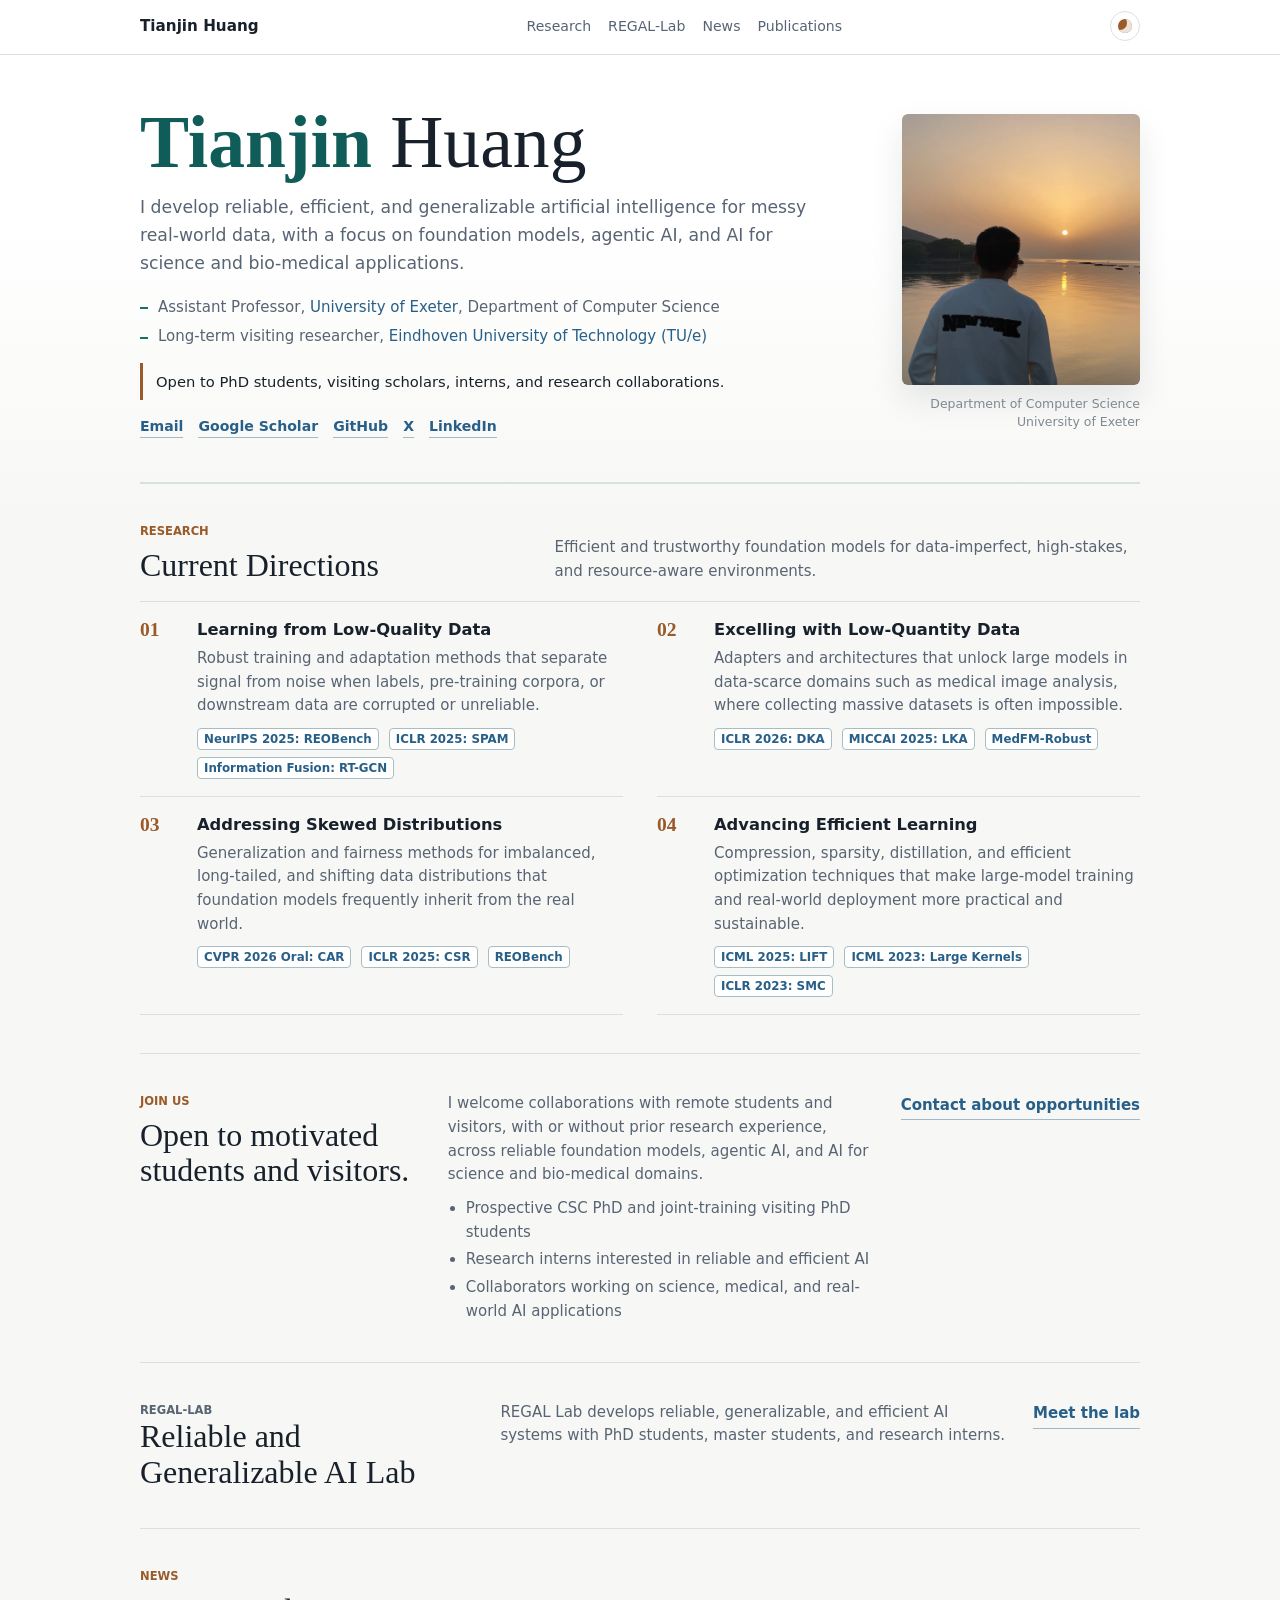
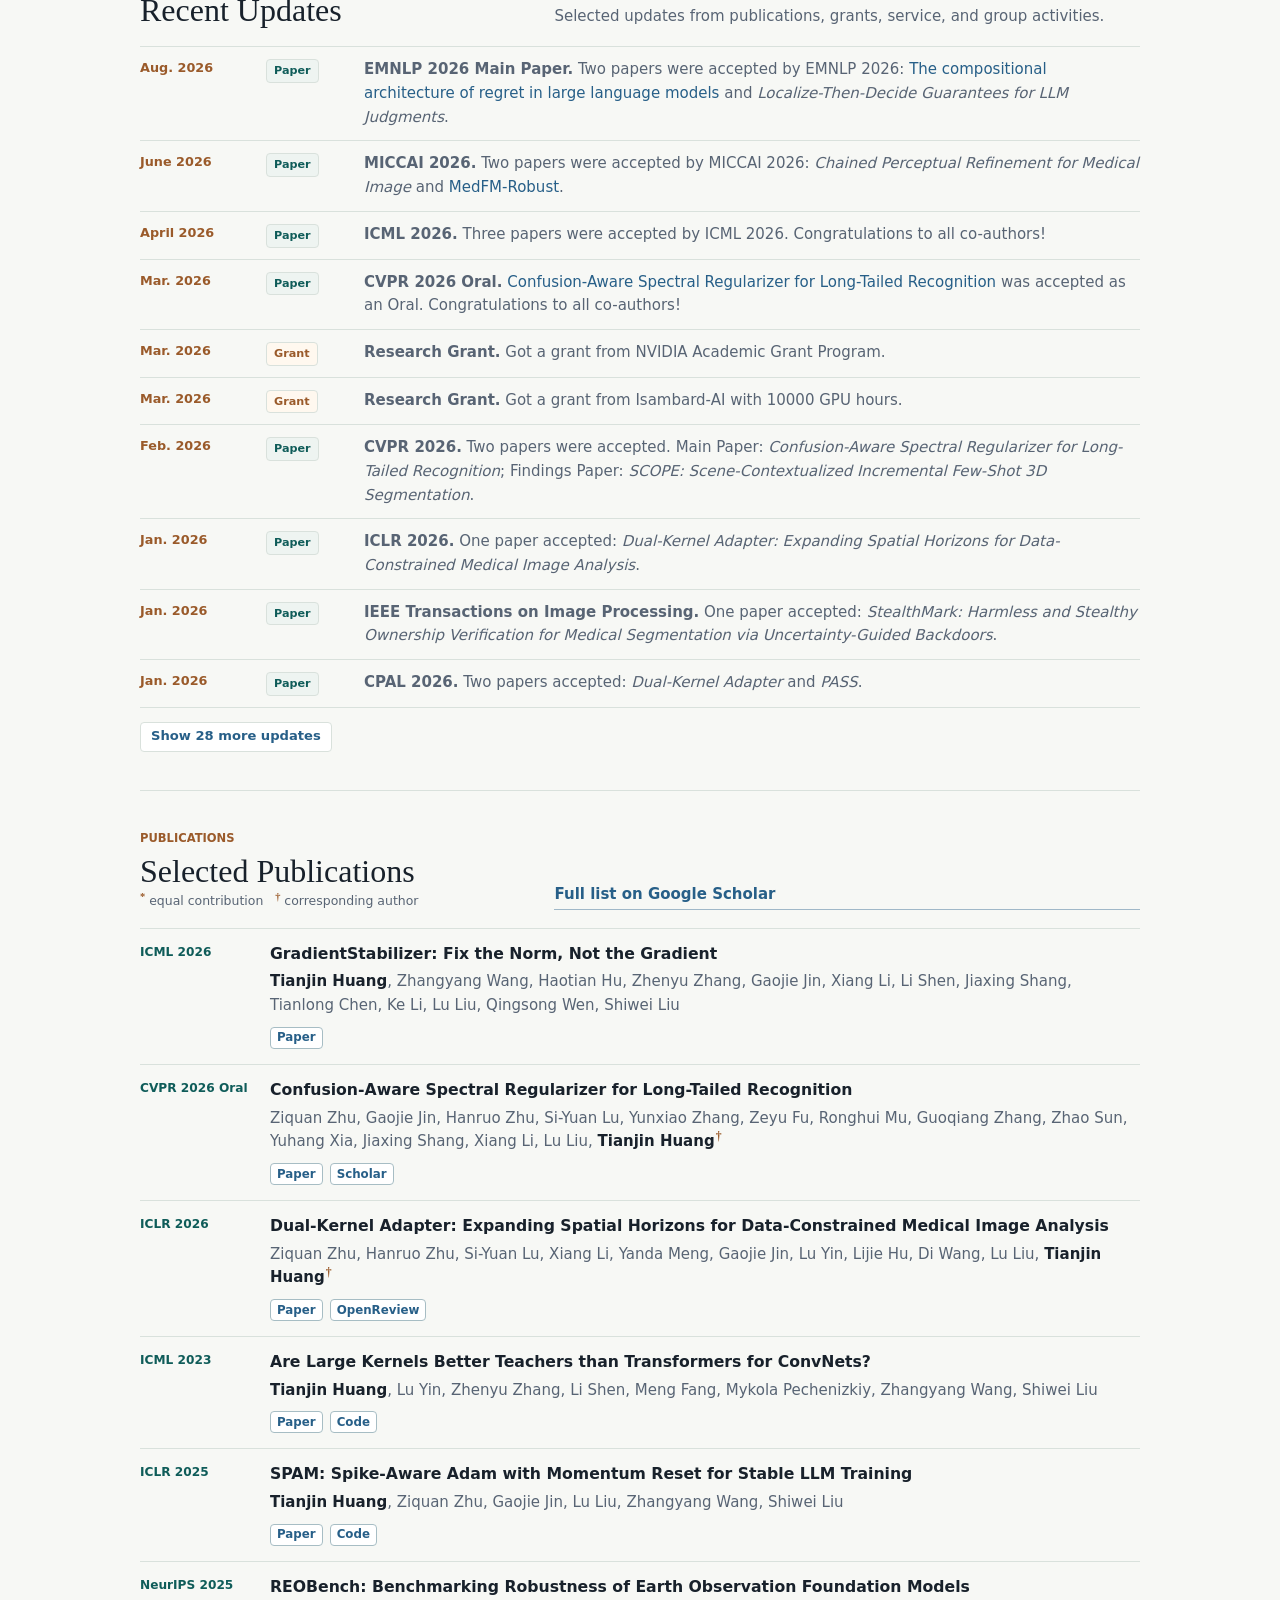
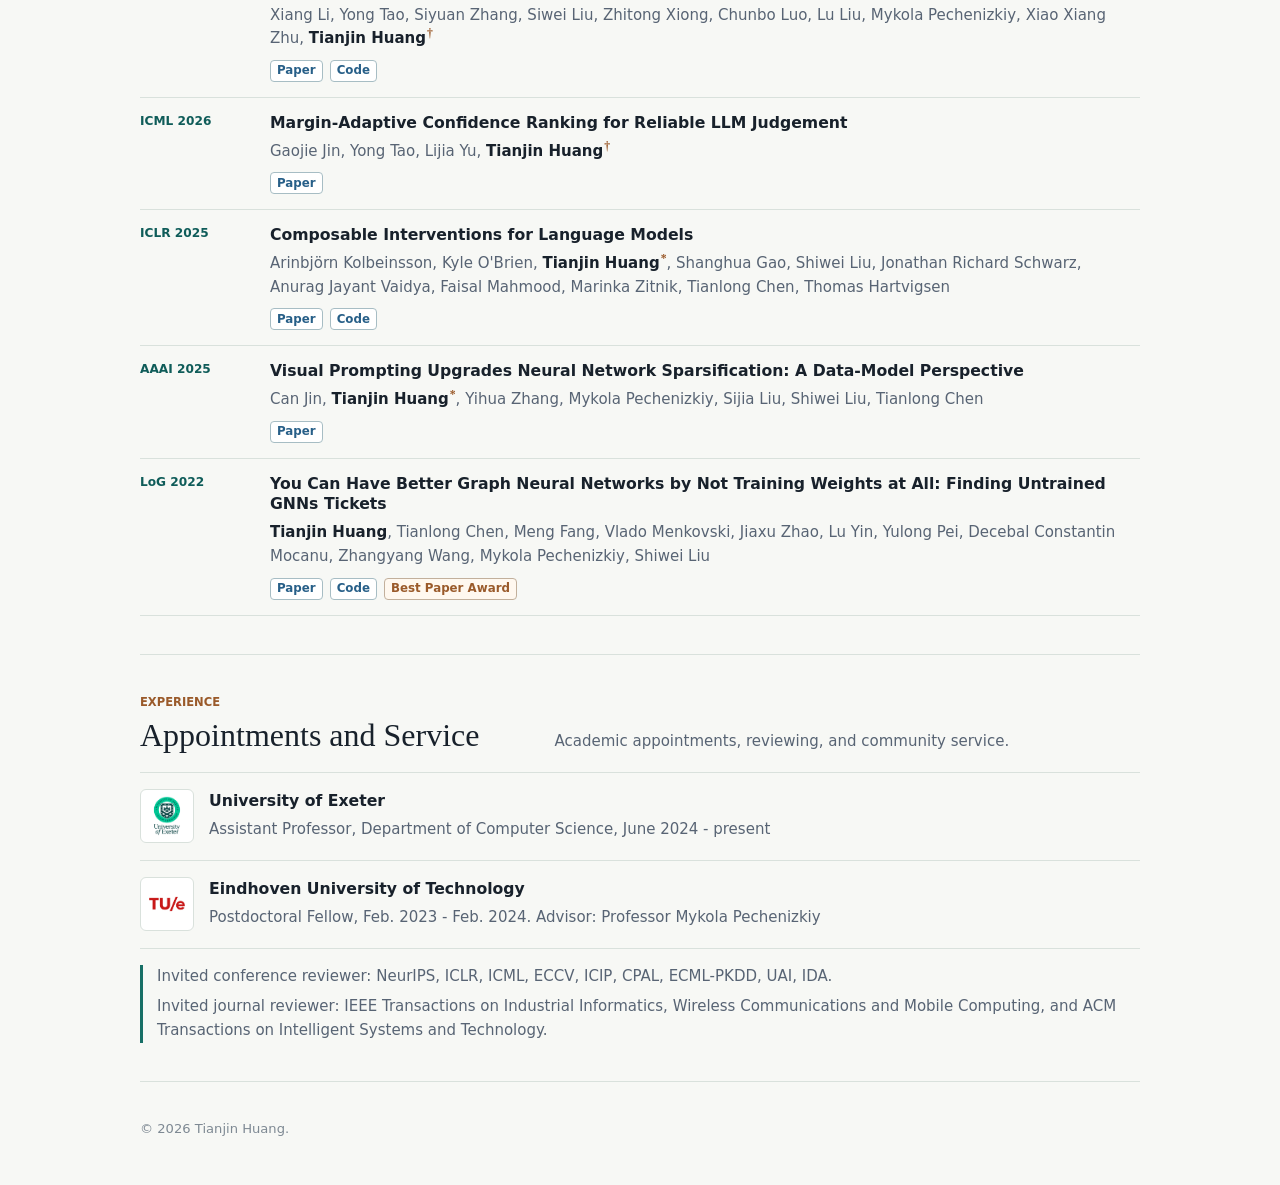
==== index.html @ 51233e07 "Update REGAL-Lab summary and members" ====
<!doctype html>
<html lang="en">
  <head>
    <meta charset="utf-8" />
    <meta name="viewport" content="width=device-width, initial-scale=1" />
    <title>Tianjin Huang</title>
    <meta
      name="description"
      content="Academic homepage of Tianjin Huang, Assistant Professor in Computer Science at the University of Exeter."
    />
    <meta name="author" content="Tianjin Huang" />
    <link rel="stylesheet" href="styles.css" />
  </head>
  <body>
    <header class="site-header">
      <nav class="nav-shell" aria-label="Primary navigation">
        <a class="brand" href="#top">Tianjin Huang</a>
        <div class="nav-links">
          <a href="#research">Research</a>
          <a href="regal-lab.html">REGAL-Lab</a>
          <a href="#news">News</a>
          <a href="#publications">Publications</a>
        </div>
        <button class="theme-toggle" id="theme-toggle" type="button" aria-label="Toggle color theme" title="Toggle color theme">
          <span aria-hidden="true"></span>
        </button>
      </nav>
      <div class="scroll-progress" aria-hidden="true">
        <span id="scroll-progress-bar"></span>
      </div>
    </header>

    <main id="top">
      <section class="hero section-pad">
        <div class="hero-copy">
          <h1><span>Tianjin</span> Huang</h1>
          <p class="hero-lead">
            I develop reliable, efficient, and generalizable artificial intelligence for messy
            real-world data, with a focus on foundation models, agentic AI, and AI for science and
            bio-medical applications.
          </p>
          <ul class="hero-affil" aria-label="Affiliations">
            <li>
              Assistant Professor,
              <a href="https://www.exeter.ac.uk/" target="_blank" rel="noopener noreferrer">University of Exeter</a>,
              Department of Computer Science
            </li>
            <li>
              Long-term visiting researcher,
              <a href="https://www.tue.nl/en/" target="_blank" rel="noopener noreferrer">Eindhoven University of Technology (TU/e)</a>
            </li>
          </ul>
          <p class="hero-flag">
            Open to PhD students, visiting scholars, interns, and research collaborations.
          </p>
          <div class="contact-row" aria-label="Academic profiles">
            <a href="mailto:t.huang2@exeter.ac.uk">Email</a>
            <a href="https://scholar.google.com/citations?user=yFLmPsoAAAAJ&hl=nl" target="_blank" rel="noopener noreferrer">Google Scholar</a>
            <a href="https://github.com/TianjinYellow" target="_blank" rel="noopener noreferrer">GitHub</a>
            <a href="https://x.com/Tianjinhuang1" target="_blank" rel="noopener noreferrer">X</a>
            <a href="https://www.linkedin.com/in/tianjin-huang-a99b811a5/" target="_blank" rel="noopener noreferrer">LinkedIn</a>
          </div>
        </div>
        <figure class="portrait">
          <img src="assets/profile.jpg" alt="Portrait of Tianjin Huang" />
          <figcaption>
            Department of Computer Science<br />
            University of Exeter
          </figcaption>
        </figure>
      </section>

      <section class="research section-pad" id="research">
        <div class="section-head split">
          <div>
            <p class="label">Research</p>
            <h2>Current Directions</h2>
          </div>
          <p>
            Efficient and trustworthy foundation models for data-imperfect, high-stakes, and
            resource-aware environments.
          </p>
        </div>
        <div class="research-list" id="research-list"></div>
      </section>

      <section class="join-band section-pad" id="join">
        <div>
          <p class="label">Join Us</p>
          <h2>Open to motivated students and visitors.</h2>
        </div>
        <div class="join-body">
          <p>
            I welcome collaborations with remote students and visitors, with or without prior
            research experience, across reliable foundation models, agentic AI, and AI for science
            and bio-medical domains.
          </p>
          <ul class="join-list">
            <li>Prospective CSC PhD and joint-training visiting PhD students</li>
            <li>Research interns interested in reliable and efficient AI</li>
            <li>Collaborators working on science, medical, and real-world AI applications</li>
          </ul>
        </div>
        <a class="cta-link" href="mailto:t.huang2@exeter.ac.uk?subject=Prospective%20Student%20%2F%20Visitor">Contact about opportunities</a>
      </section>

      <section class="lab-preview section-pad" id="regal-lab">
        <span class="anchor-alias" id="real-lab" aria-hidden="true"></span>
        <span class="anchor-alias" id="people" aria-hidden="true"></span>
        <div>
          <p class="label">REGAL-Lab</p>
          <h2>Reliable and Generalizable AI Lab</h2>
        </div>
        <p>
          REGAL Lab develops reliable, generalizable, and efficient AI systems with PhD students,
          master students, and research interns.
        </p>
        <a class="cta-link" href="regal-lab.html">Meet the lab</a>
      </section>

      <section class="news section-pad" id="news">
        <div class="section-head split">
          <div>
            <p class="label">News</p>
            <h2>Recent Updates</h2>
          </div>
          <p>Selected updates from publications, grants, service, and group activities.</p>
        </div>
        <div class="news-list timeline" id="news-list"></div>
        <div class="news-actions">
          <button class="news-toggle" id="news-toggle" type="button" aria-controls="news-list" aria-expanded="false" hidden>
            Show all updates
          </button>
        </div>
      </section>

      <section class="publications section-pad" id="publications">
        <div class="section-head split">
          <div>
            <p class="label">Publications</p>
            <h2>Selected Publications</h2>
            <p class="pub-legend"><sup>*</sup> equal contribution &nbsp; <sup>&dagger;</sup> corresponding author</p>
          </div>
          <a class="text-link" href="https://scholar.google.com/citations?user=yFLmPsoAAAAJ&hl=nl" target="_blank" rel="noopener noreferrer">Full list on Google Scholar</a>
        </div>
        <ol class="pub-list bibliography" id="publication-list"></ol>
      </section>

      <section class="experience section-pad" id="experience">
        <div class="section-head split">
          <div>
            <p class="label">Experience</p>
            <h2>Appointments and Service</h2>
          </div>
          <p>Academic appointments, reviewing, and community service.</p>
        </div>
        <div class="experience-grid" id="appointment-list"></div>
        <div class="service-list" id="service-list"></div>
      </section>
    </main>

    <footer class="site-footer">
      <p>&copy; <span id="year">2026</span> Tianjin Huang.</p>
    </footer>

    <script src="script.js"></script>
    <script src="data/homepage-data.js"></script>
    <script src="homepage.js"></script>
  </body>
</html>
---- styles.css ----
:root {
  color-scheme: light;
  --bg: #f7f8f5;
  --surface: #ffffff;
  --surface-subtle: #eef4f1;
  --surface-warm: #fff8ef;
  --text: #18212b;
  --muted: #586474;
  --muted-2: #7e8993;
  --line: #d9e1dc;
  --line-strong: #bfccc6;
  --accent: #176f66;
  --accent-dark: #0f5c59;
  --accent-blue: #275f88;
  --accent-warm: #9a5a2a;
  --shadow: 0 14px 32px rgba(24, 33, 43, 0.1);
  --max-width: 1000px;
}

[data-theme="dark"] {
  color-scheme: dark;
  --bg: #111516;
  --surface: #171c1f;
  --surface-subtle: #1d2929;
  --surface-warm: #2a231c;
  --text: #f1f4f3;
  --muted: #b5bec6;
  --muted-2: #89959d;
  --line: #2e3a3d;
  --line-strong: #455357;
  --accent: #7cc9c4;
  --accent-dark: #9bded9;
  --accent-blue: #9ec7eb;
  --accent-warm: #dda26f;
  --shadow: 0 18px 38px rgba(0, 0, 0, 0.32);
}

* {
  box-sizing: border-box;
}

html {
  scroll-behavior: smooth;
}

body {
  margin: 0;
  background:
    linear-gradient(180deg, var(--surface) 0, var(--surface) 220px, var(--bg) 520px),
    var(--bg);
  color: var(--text);
  font-family:
    Inter, ui-sans-serif, system-ui, -apple-system, BlinkMacSystemFont, "Segoe UI", sans-serif;
  font-size: 15px;
  line-height: 1.58;
  letter-spacing: 0;
}

a {
  color: var(--accent-blue);
  text-decoration: none;
}

a:hover {
  color: var(--accent-dark);
  text-decoration: underline;
  text-underline-offset: 3px;
}

img {
  display: block;
  max-width: 100%;
}

.site-header {
  position: sticky;
  top: 0;
  z-index: 10;
  border-bottom: 1px solid var(--line);
  background: color-mix(in srgb, var(--surface) 94%, transparent);
  backdrop-filter: blur(16px);
}

.nav-shell {
  width: min(var(--max-width), calc(100% - 32px));
  min-height: 52px;
  margin: 0 auto;
  display: flex;
  align-items: center;
  justify-content: space-between;
  gap: 16px;
}

.brand {
  color: var(--text);
  font-size: 0.95rem;
  font-weight: 760;
  white-space: nowrap;
}

.brand:hover {
  color: var(--accent-dark);
  text-decoration: none;
}

.nav-links {
  display: flex;
  justify-content: flex-end;
  gap: 17px;
  font-size: 0.88rem;
}

.nav-links a {
  color: var(--muted);
  white-space: nowrap;
}

.nav-links a:hover,
.nav-links a.active {
  color: var(--accent-dark);
  text-decoration: none;
}

.nav-links a.active {
  font-weight: 760;
}

.theme-toggle {
  width: 30px;
  height: 30px;
  flex: 0 0 30px;
  border: 1px solid var(--line);
  border-radius: 50%;
  background: var(--surface);
  cursor: pointer;
  position: relative;
}

.theme-toggle span {
  position: absolute;
  inset: 7px;
  border-radius: 50%;
  background: var(--accent-warm);
  box-shadow: inset -5px -3px 0 color-mix(in srgb, var(--surface) 82%, transparent);
}

[data-theme="dark"] .theme-toggle span {
  background: var(--accent);
  box-shadow: inset 5px -2px 0 var(--surface);
}

.scroll-progress {
  height: 2px;
}

.scroll-progress span {
  display: block;
  width: 0;
  height: 100%;
  background: linear-gradient(90deg, var(--accent), var(--accent-warm));
}

.section-pad {
  width: min(var(--max-width), calc(100% - 32px));
  margin: 0 auto;
  padding: 38px 0;
}

.label {
  margin: 0 0 7px;
  color: var(--accent-warm);
  font-size: 0.72rem;
  font-weight: 780;
  letter-spacing: 0;
  text-transform: uppercase;
}

.hero {
  min-height: 400px;
  display: grid;
  grid-template-columns: minmax(0, 1fr) 238px;
  gap: 52px;
  align-items: center;
  padding-top: 52px;
  padding-bottom: 44px;
  border-bottom: 1px solid var(--line);
}

.hero-copy {
  min-width: 0;
}

.hero h1,
.lab-hero h1,
.section-head h2,
.join-band h2,
.lab-preview h2,
.lab-opportunities h2 {
  margin: 0;
  color: var(--text);
  font-family: Georgia, "Times New Roman", serif;
  font-weight: 500;
  letter-spacing: 0;
}

.hero h1 {
  max-width: 760px;
  font-size: 4.6rem;
  line-height: 0.96;
}

.hero h1 span {
  color: var(--accent-dark);
  font-weight: 700;
}

.hero-lead {
  max-width: 670px;
  margin: 16px 0 0;
  color: var(--muted);
  font-size: 1.08rem;
  line-height: 1.62;
}

.hero-affil {
  display: grid;
  gap: 6px;
  max-width: 700px;
  margin: 18px 0 0;
  padding: 0;
  color: var(--muted);
  list-style: none;
}

.hero-affil li {
  position: relative;
  padding-left: 18px;
}

.hero-affil li::before {
  content: "";
  position: absolute;
  top: 0.78em;
  left: 0;
  width: 8px;
  border-top: 2px solid var(--accent);
}

.hero-flag {
  max-width: 640px;
  margin: 14px 0 0;
  padding: 7px 0 7px 13px;
  border-left: 3px solid var(--accent-warm);
  color: var(--text);
  font-size: 0.92rem;
}

.contact-row {
  display: flex;
  flex-wrap: wrap;
  gap: 8px 15px;
  margin-top: 15px;
  font-size: 0.88rem;
}

.contact-row a,
.cta-link,
.text-link {
  display: inline-flex;
  min-height: 28px;
  align-items: center;
  border-bottom: 1px solid color-mix(in srgb, var(--accent-blue) 42%, transparent);
  color: var(--accent-blue);
  font-weight: 720;
}

.contact-row a {
  min-height: auto;
}

.portrait {
  margin: 0;
  justify-self: end;
}

.portrait img {
  width: 238px;
  aspect-ratio: 1 / 1.14;
  object-fit: cover;
  object-position: center top;
  border-radius: 6px;
  box-shadow: var(--shadow);
}

.portrait figcaption {
  margin-top: 10px;
  color: var(--muted-2);
  font-size: 0.78rem;
  line-height: 1.45;
  text-align: right;
}

.section-head {
  margin-bottom: 18px;
}

.section-head.split {
  display: grid;
  grid-template-columns: minmax(210px, 0.66fr) minmax(0, 1fr);
  gap: 28px;
  align-items: end;
}

.section-head h2,
.join-band h2,
.lab-preview h2,
.lab-opportunities h2 {
  font-size: 2rem;
  line-height: 1.12;
}

.section-head p:last-child,
.join-body p,
.join-list,
.lab-preview p,
.service-list {
  margin: 0;
  color: var(--muted);
}

.about-body {
  max-width: 780px;
  display: grid;
  gap: 11px;
  color: var(--text);
  font-size: 1rem;
}

.about-body p {
  margin: 0;
}

.about,
.research,
.join-band,
.lab-preview,
.news,
.publications,
.experience,
.lab-focus-section,
.members-section,
.lab-opportunities {
  border-top: 1px solid var(--line);
}

.research-list {
  display: grid;
  grid-template-columns: repeat(2, minmax(0, 1fr));
  gap: 0 34px;
  border-top: 1px solid var(--line);
}

.research-item {
  min-width: 0;
  display: grid;
  grid-template-columns: 44px minmax(0, 1fr);
  gap: 13px;
  padding: 17px 0;
  border-bottom: 1px solid var(--line);
}

.research-num {
  color: var(--accent-warm);
  font-family: Georgia, "Times New Roman", serif;
  font-size: 1.22rem;
  font-weight: 700;
  line-height: 1.1;
}

.research-title,
.publication h3,
.appointment h3,
.member-group-head h3,
.member-card h4 {
  margin: 0;
  color: var(--text);
  line-height: 1.32;
}

.research-title {
  font-size: 1.02rem;
}

.research-text,
.publication p,
.appointment p,
.member-card p {
  margin: 6px 0 0;
  color: var(--muted);
}

.tag-list {
  display: flex;
  flex-wrap: wrap;
  gap: 7px 10px;
  margin-top: 10px;
}

.tag-list a,
.pub-links a,
.pub-links strong {
  display: inline-flex;
  align-items: center;
  min-height: 22px;
  padding: 1px 6px;
  border: 1px solid color-mix(in srgb, var(--accent-blue) 28%, var(--line));
  border-radius: 4px;
  background: var(--surface);
  color: var(--accent-blue);
  font-size: 0.74rem;
  font-weight: 720;
  line-height: 1.25;
}

.tag-list a:hover,
.pub-links a:hover {
  border-color: var(--accent-blue);
  text-decoration: none;
}

.join-band,
.lab-preview,
.lab-opportunities {
  display: grid;
  grid-template-columns: minmax(220px, 0.66fr) minmax(0, 1fr) auto;
  gap: 26px;
  align-items: start;
}

.join-body {
  display: grid;
  gap: 10px;
}

.join-list {
  padding-left: 18px;
}

.join-list li + li {
  margin-top: 4px;
}

.lab-preview {
  position: relative;
}

.anchor-alias {
  position: absolute;
  top: 0;
  left: 0;
  width: 1px;
  height: 1px;
  pointer-events: none;
}

.cta-link {
  justify-self: end;
  white-space: nowrap;
}

.timeline {
  border-top: 1px solid var(--line);
}

.tl-row {
  display: grid;
  grid-template-columns: 108px minmax(0, 1fr);
  gap: 18px;
  padding: 11px 0;
  border-bottom: 1px solid var(--line);
}

.tl-date {
  color: var(--accent-warm);
  font-size: 0.8rem;
  font-weight: 760;
}

.tl-content {
  display: grid;
  grid-template-columns: 86px minmax(0, 1fr);
  gap: 12px;
  align-items: baseline;
}

.tl-content p {
  margin: 0;
  color: var(--muted);
}

.badge-flag {
  display: inline-flex;
  width: max-content;
  min-height: 22px;
  align-items: center;
  padding: 2px 7px;
  border: 1px solid var(--line);
  border-radius: 4px;
  background: var(--surface-subtle);
  color: var(--accent-dark);
  font-size: 0.7rem;
  font-weight: 780;
}

.badge-flag[data-kind="grants"] {
  background: var(--surface-warm);
  color: var(--accent-warm);
}

.badge-flag[data-kind="grant"],
.badge-flag[data-kind="award"] {
  background: var(--surface-warm);
  color: var(--accent-warm);
}

.badge-flag[data-kind="activities"],
.badge-flag[data-kind="service"],
.badge-flag[data-kind="member"],
.badge-flag[data-kind="talk"] {
  background: color-mix(in srgb, var(--accent-blue) 9%, var(--surface));
  color: var(--accent-blue);
}

.badge-flag[data-kind="workshop"],
.badge-flag[data-kind="competition"],
.badge-flag[data-kind="release"] {
  background: color-mix(in srgb, var(--accent) 10%, var(--surface));
  color: var(--accent-dark);
}

.news-actions {
  margin-top: 14px;
}

.news-toggle {
  min-height: 30px;
  padding: 3px 10px;
  border: 1px solid var(--line);
  border-radius: 4px;
  background: var(--surface);
  color: var(--accent-blue);
  cursor: pointer;
  font: inherit;
  font-size: 0.82rem;
  font-weight: 740;
}

.news-toggle:hover {
  border-color: color-mix(in srgb, var(--accent-blue) 42%, var(--line));
  background: color-mix(in srgb, var(--accent-blue) 5%, var(--surface));
}

.pub-list {
  margin: 0;
  padding: 0;
  list-style: none;
  border-top: 1px solid var(--line);
}

.publication {
  display: grid;
  grid-template-columns: 112px minmax(0, 1fr);
  gap: 18px;
  padding: 15px 0;
  border-bottom: 1px solid var(--line);
}

.pub-venue {
  color: var(--accent-dark);
  font-size: 0.76rem;
  font-weight: 780;
  line-height: 1.35;
}

.publication h3 {
  font-size: 0.98rem;
}

.pub-legend {
  margin: 6px 0 0;
  color: var(--muted);
  font-size: 0.78rem;
  line-height: 1.35;
}

.pub-legend sup,
.author-symbol {
  color: var(--accent-warm);
  font-family: Georgia, "Times New Roman", serif;
  font-weight: 700;
}

.pub-authors strong {
  color: var(--text);
  font-weight: 780;
}

.author-symbol {
  margin-left: 1px;
  font-size: 0.78em;
  line-height: 0;
  vertical-align: super;
}

.pub-links {
  display: flex;
  flex-wrap: wrap;
  gap: 7px;
  margin-top: 9px;
  align-items: center;
}

.pub-links strong {
  border-color: color-mix(in srgb, var(--accent-warm) 36%, var(--line));
  background: var(--surface-warm);
  color: var(--accent-warm);
}

.experience-grid {
  display: grid;
  border-top: 1px solid var(--line);
}

.appointment {
  min-height: 88px;
  display: grid;
  grid-template-columns: 54px minmax(0, 1fr);
  gap: 15px;
  align-items: center;
  padding: 14px 0;
  border-bottom: 1px solid var(--line);
}

.appointment img {
  width: 54px;
  height: 54px;
  object-fit: contain;
  border: 1px solid var(--line);
  border-radius: 6px;
  background: var(--surface);
  padding: 5px;
}

.appointment h3 {
  font-size: 0.98rem;
}

.service-list {
  margin-top: 16px;
  padding-left: 14px;
  border-left: 3px solid var(--accent);
}

.service-list p {
  margin: 0 0 7px;
}

.service-list p:last-child {
  margin-bottom: 0;
}

.lab-page .site-header {
  background: color-mix(in srgb, var(--surface) 95%, transparent);
}

.lab-hero {
  min-height: 0;
  display: grid;
  grid-template-columns: minmax(0, 1fr) 300px;
  gap: 42px;
  align-items: center;
  padding-top: 46px;
  padding-bottom: 40px;
  border-bottom: 1px solid var(--line);
}

.lab-hero h1 {
  max-width: 560px;
  font-size: 4.3rem;
  line-height: 0.96;
}

.lab-subtitle {
  margin: 4px 0 0;
  color: var(--accent-dark);
  font-size: 1.12rem;
  font-weight: 750;
}

.lab-overview-panel {
  padding: 4px 0 0 18px;
  border-left: 3px solid var(--accent);
}

.lab-stat-grid {
  display: grid;
  gap: 0;
}

.lab-stat {
  display: grid;
  grid-template-columns: 62px minmax(0, 1fr);
  gap: 14px;
  align-items: baseline;
  padding: 9px 0;
  border-bottom: 1px solid var(--line);
}

.lab-stat:last-child {
  border-bottom: 0;
  padding-bottom: 0;
}

.lab-stat strong {
  color: var(--accent-dark);
  font-family: Georgia, "Times New Roman", serif;
  font-size: 1.92rem;
  line-height: 1;
}

.lab-stat span {
  color: var(--muted);
  font-size: 0.82rem;
  font-weight: 740;
}

.focus-list {
  display: flex;
  flex-wrap: wrap;
  gap: 7px;
}

.focus-list span {
  padding: 4px 8px;
  border: 1px solid color-mix(in srgb, var(--accent) 24%, var(--line));
  border-radius: 4px;
  background: var(--surface-subtle);
  color: var(--accent-dark);
  font-size: 0.82rem;
  font-weight: 700;
}

.member-controls {
  display: flex;
  flex-wrap: wrap;
  justify-content: flex-end;
  gap: 6px;
}

.member-controls button {
  min-height: 28px;
  padding: 3px 9px;
  border: 1px solid var(--line);
  border-radius: 4px;
  background: var(--surface);
  color: var(--muted);
  cursor: pointer;
  font: inherit;
  font-size: 0.78rem;
  font-weight: 720;
}

.member-controls button:hover,
.member-controls button.active {
  border-color: color-mix(in srgb, var(--accent) 52%, var(--line));
  background: var(--surface-subtle);
  color: var(--accent-dark);
}

.member-directory {
  display: grid;
  gap: 25px;
}

.member-group-block {
  display: grid;
  grid-template-columns: 170px minmax(0, 1fr);
  gap: 18px;
  padding-top: 17px;
  border-top: 1px solid var(--line);
}

.member-group-block:first-child {
  padding-top: 0;
  border-top: 0;
}

.member-group-head {
  display: flex;
  align-items: baseline;
  justify-content: space-between;
  gap: 12px;
}

.member-group-head h3 {
  font-size: 0.98rem;
}

.member-group-head span {
  color: var(--accent-warm);
  font-size: 0.86rem;
  font-weight: 780;
}

.member-list {
  display: grid;
  grid-template-columns: repeat(2, minmax(0, 1fr));
  gap: 8px;
}

.member-card {
  min-height: 66px;
  padding: 9px;
  display: grid;
  grid-template-columns: 34px minmax(0, 1fr) auto;
  gap: 10px;
  align-items: center;
  border: 1px solid var(--line);
  border-radius: 6px;
  background: var(--surface);
  transition:
    border-color 180ms ease,
    box-shadow 180ms ease;
}

.member-card:hover {
  border-color: color-mix(in srgb, var(--accent) 42%, var(--line));
  box-shadow: 0 10px 22px rgba(24, 33, 43, 0.07);
}

.member-avatar {
  width: 34px;
  height: 34px;
  display: grid;
  place-items: center;
  border-radius: 50%;
  background: var(--surface-subtle);
  color: var(--accent-dark);
  font-family: Georgia, "Times New Roman", serif;
  font-size: 0.8rem;
  font-weight: 760;
}

.member-card h4 {
  font-size: 0.92rem;
}

.member-card p {
  font-size: 0.8rem;
  line-height: 1.25;
}

.member-card span {
  max-width: 140px;
  padding: 2px 6px;
  border: 1px solid var(--line);
  border-radius: 4px;
  background: var(--surface-subtle);
  color: var(--accent-dark);
  font-size: 0.68rem;
  font-weight: 700;
  white-space: nowrap;
}

.opportunity-list {
  display: grid;
  gap: 7px;
}

.opportunity-list p {
  margin: 0;
  padding: 7px 0 7px 12px;
  border-left: 3px solid var(--accent);
  color: var(--muted);
}

.site-footer {
  width: min(var(--max-width), calc(100% - 32px));
  margin: 0 auto;
  padding: 24px 0 32px;
  color: var(--muted-2);
  font-size: 0.82rem;
  border-top: 1px solid var(--line);
}

@media (max-width: 900px) {
  .nav-shell {
    min-height: auto;
    padding: 10px 0;
    align-items: flex-start;
  }

  .nav-links {
    order: 3;
    width: 100%;
    justify-content: flex-start;
    overflow-x: auto;
    padding: 5px 0 2px;
  }

  .hero,
  .lab-hero,
  .section-head.split,
  .join-band,
  .lab-preview,
  .lab-opportunities {
    grid-template-columns: 1fr;
  }

  .hero,
  .lab-hero {
    min-height: 0;
    gap: 24px;
  }

  .hero h1,
  .lab-hero h1 {
    font-size: 3.45rem;
  }

  .portrait {
    justify-self: start;
  }

  .portrait figcaption {
    text-align: left;
  }

  .cta-link {
    justify-self: start;
  }

  .lab-overview-panel {
    padding: 0;
    border-left: 0;
  }

  .lab-stat-grid {
    grid-template-columns: repeat(3, minmax(0, 1fr));
    gap: 8px;
  }

  .lab-stat {
    display: block;
    min-height: 74px;
    padding: 10px;
    border: 1px solid var(--line);
    border-radius: 6px;
    background: var(--surface);
  }

  .lab-stat strong {
    display: block;
    font-size: 1.58rem;
  }

  .lab-stat span {
    display: block;
    margin-top: 4px;
  }

  .member-controls {
    justify-content: flex-start;
  }

  .member-group-block {
    grid-template-columns: 1fr;
    gap: 10px;
  }
}

@media (max-width: 720px) {
  .section-pad {
    width: min(100% - 24px, var(--max-width));
    padding: 32px 0;
  }

  .nav-shell {
    width: min(100% - 24px, var(--max-width));
  }

  .hero {
    padding-top: 34px;
  }

  .hero h1,
  .lab-hero h1 {
    font-size: 2.8rem;
  }

  .hero-lead {
    font-size: 0.98rem;
  }

  .section-head h2,
  .join-band h2,
  .lab-preview h2,
  .lab-opportunities h2 {
    font-size: 1.62rem;
  }

  .research-list,
  .member-list {
    grid-template-columns: 1fr;
  }

  .tl-row,
  .tl-content,
  .publication {
    grid-template-columns: 1fr;
    gap: 5px;
  }

  .badge-flag {
    margin-bottom: 2px;
  }

  .appointment {
    grid-template-columns: 48px minmax(0, 1fr);
  }

  .appointment img {
    width: 48px;
    height: 48px;
  }
}

@media (max-width: 430px) {
  .nav-links {
    gap: 14px;
  }

  .hero h1,
  .lab-hero h1 {
    font-size: 2.45rem;
  }

  .lab-stat-grid {
    grid-template-columns: 1fr;
  }
}

@supports not (background: color-mix(in srgb, white, black)) {
  .site-header {
    background: var(--surface);
  }

  .tag-list a,
  .pub-links a,
  .pub-links strong,
  .focus-list span,
  .member-controls button,
  .member-card:hover {
    border-color: var(--line);
  }
}
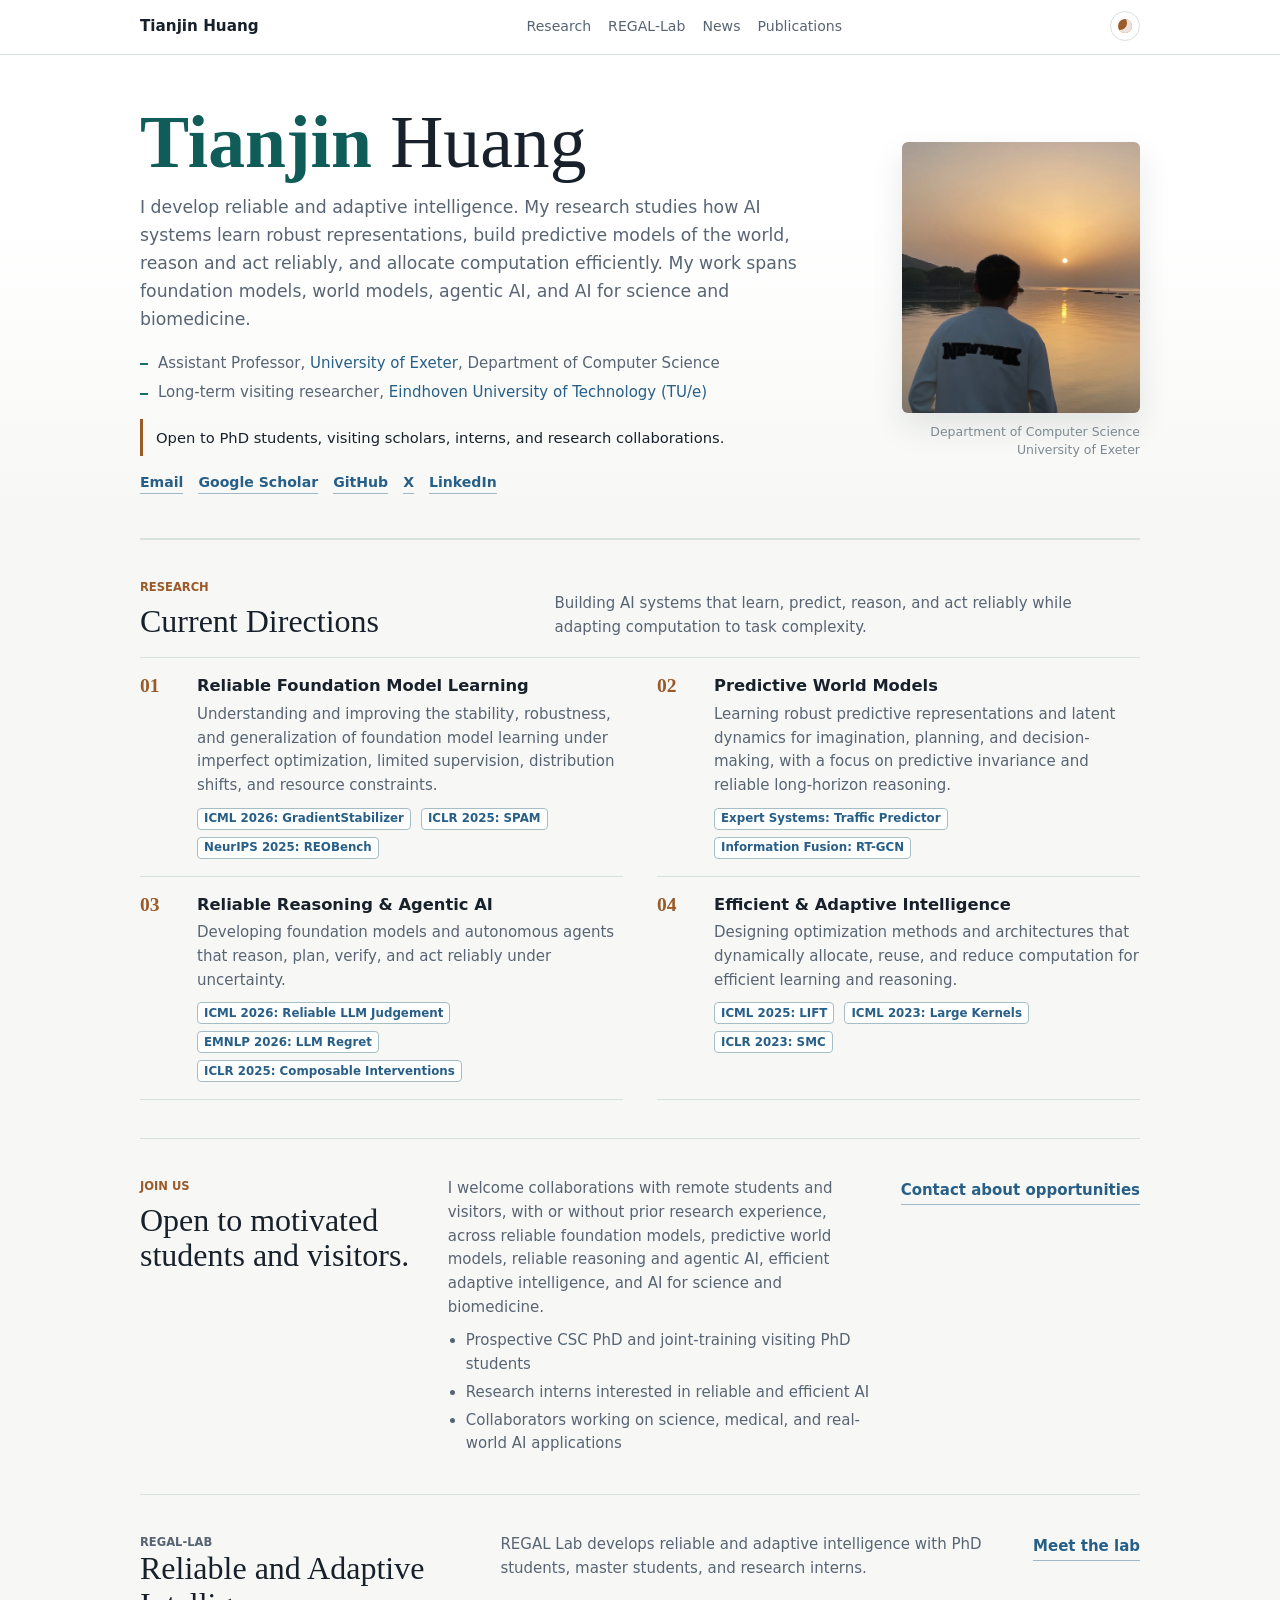
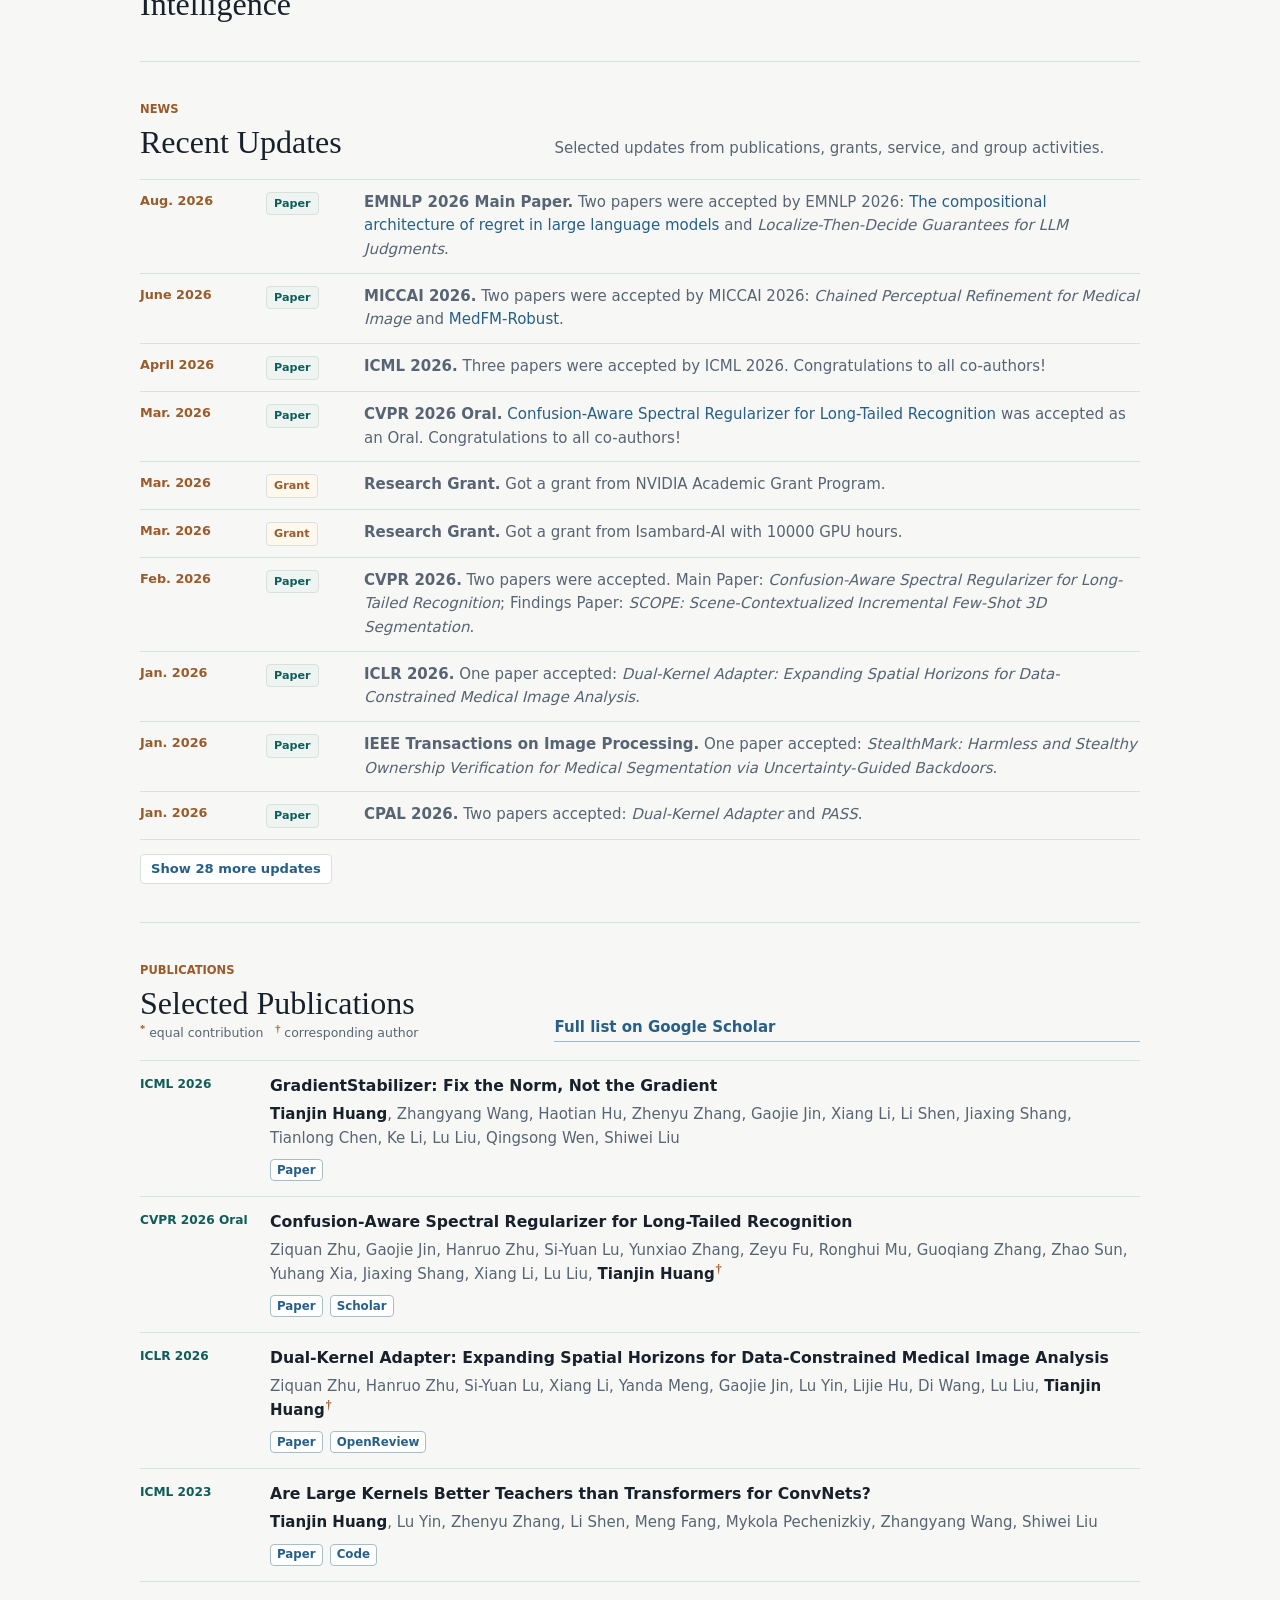
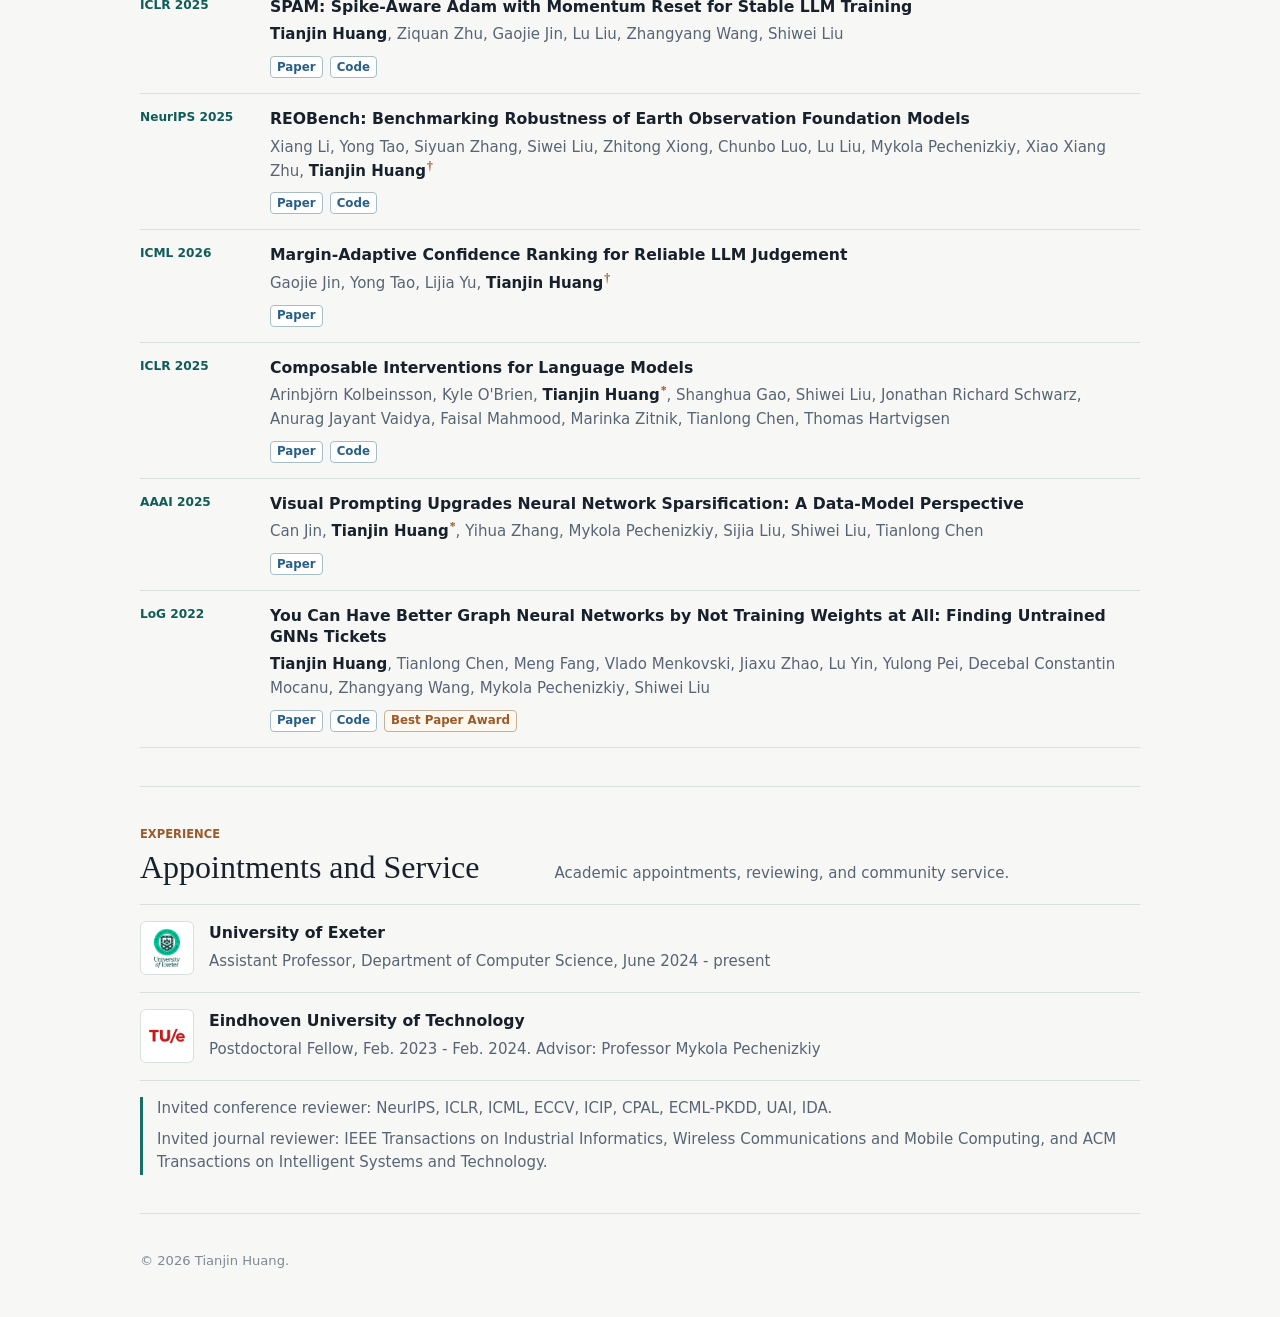
==== commit 5df108ef: "Update research identity" ====
--- a/index.html
+++ b/index.html
@@ -35,9 +35,10 @@
         <div class="hero-copy">
           <h1><span>Tianjin</span> Huang</h1>
           <p class="hero-lead">
-            I develop reliable, efficient, and generalizable artificial intelligence for messy
-            real-world data, with a focus on foundation models, agentic AI, and AI for science and
-            bio-medical applications.
+            I develop reliable and adaptive intelligence. My research studies how AI systems learn
+            robust representations, build predictive models of the world, reason and act reliably,
+            and allocate computation efficiently. My work spans foundation models, world models,
+            agentic AI, and AI for science and biomedicine.
           </p>
           <ul class="hero-affil" aria-label="Affiliations">
             <li>
@@ -77,8 +78,8 @@
             <h2>Current Directions</h2>
           </div>
           <p>
-            Efficient and trustworthy foundation models for data-imperfect, high-stakes, and
-            resource-aware environments.
+            Building AI systems that learn, predict, reason, and act reliably while adapting
+            computation to task complexity.
           </p>
         </div>
         <div class="research-list" id="research-list"></div>
@@ -92,8 +93,9 @@
         <div class="join-body">
           <p>
             I welcome collaborations with remote students and visitors, with or without prior
-            research experience, across reliable foundation models, agentic AI, and AI for science
-            and bio-medical domains.
+            research experience, across reliable foundation models, predictive world models,
+            reliable reasoning and agentic AI, efficient adaptive intelligence, and AI for science
+            and biomedicine.
           </p>
           <ul class="join-list">
             <li>Prospective CSC PhD and joint-training visiting PhD students</li>
@@ -109,11 +111,11 @@
         <span class="anchor-alias" id="people" aria-hidden="true"></span>
         <div>
           <p class="label">REGAL-Lab</p>
-          <h2>Reliable and Generalizable AI Lab</h2>
+          <h2>Reliable and Adaptive Intelligence</h2>
         </div>
         <p>
-          REGAL Lab develops reliable, generalizable, and efficient AI systems with PhD students,
-          master students, and research interns.
+          REGAL Lab develops reliable and adaptive intelligence with PhD students, master students,
+          and research interns.
         </p>
         <a class="cta-link" href="regal-lab.html">Meet the lab</a>
       </section>
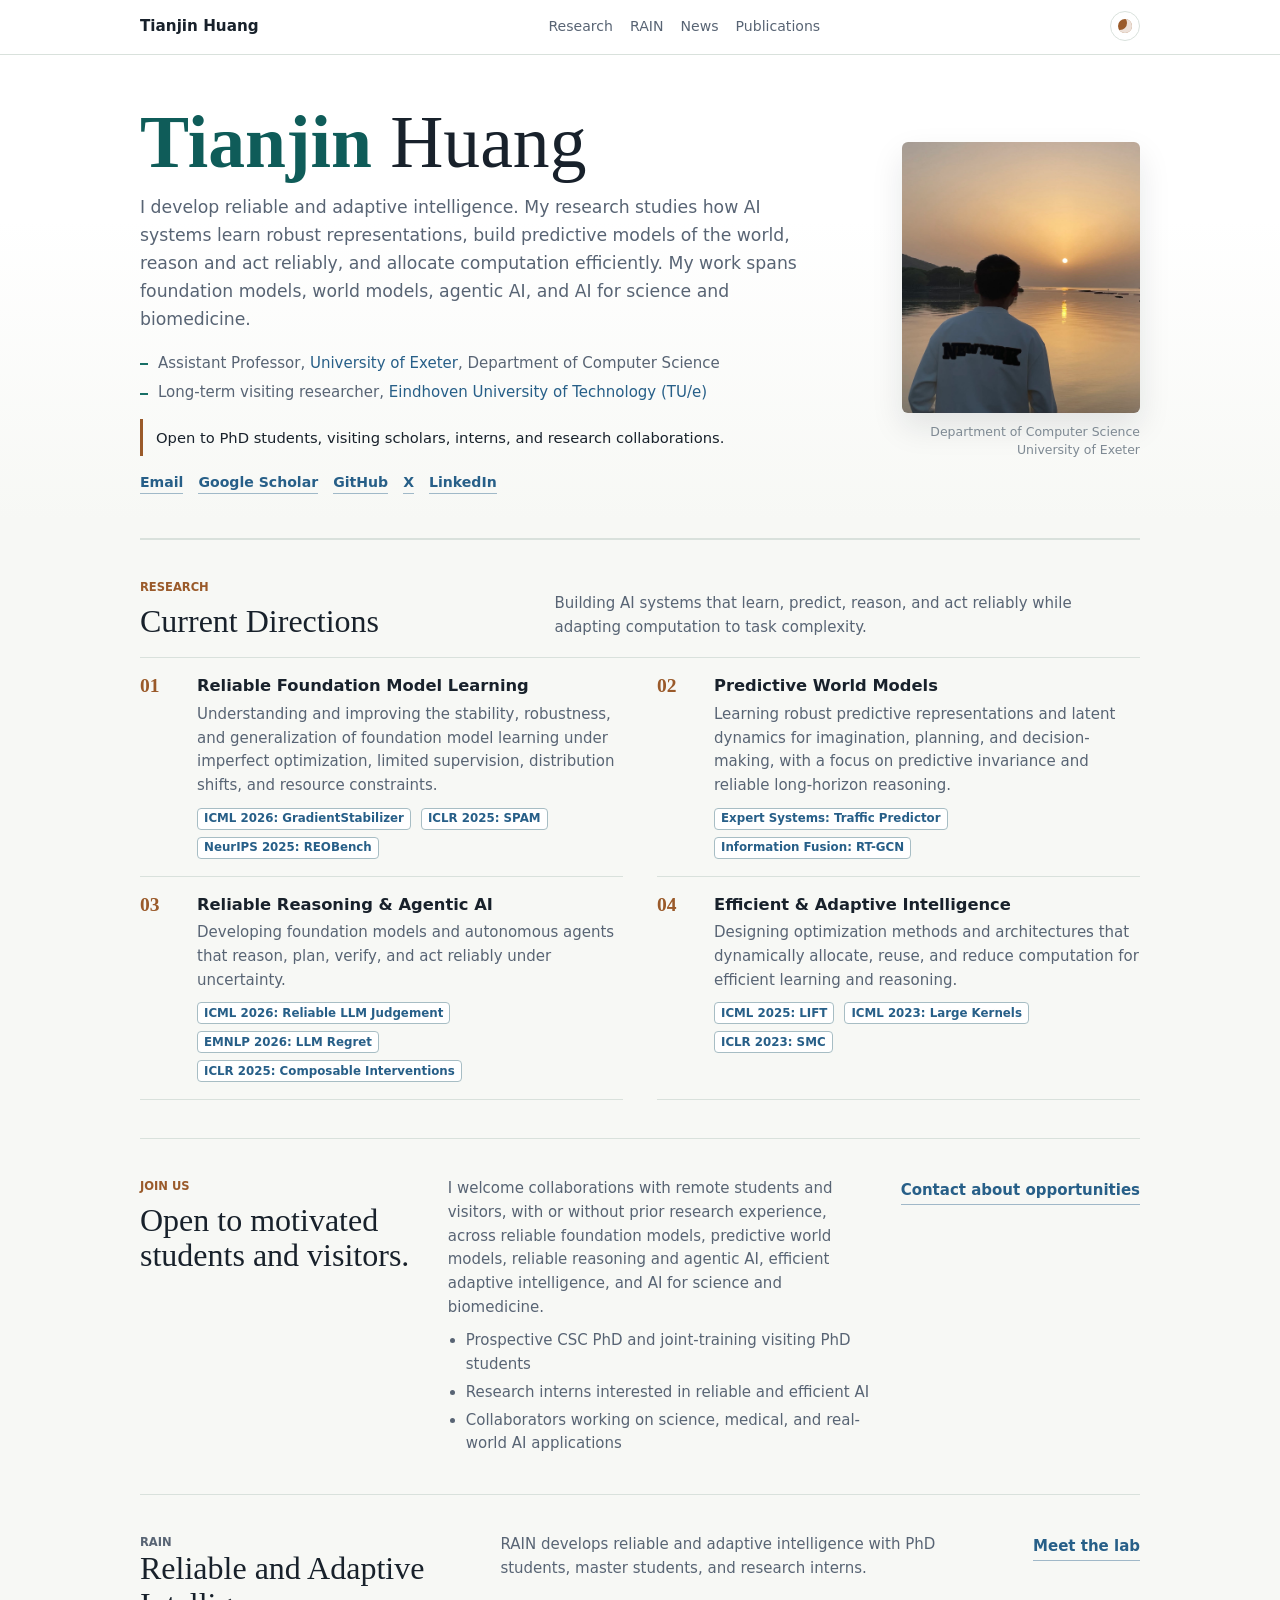
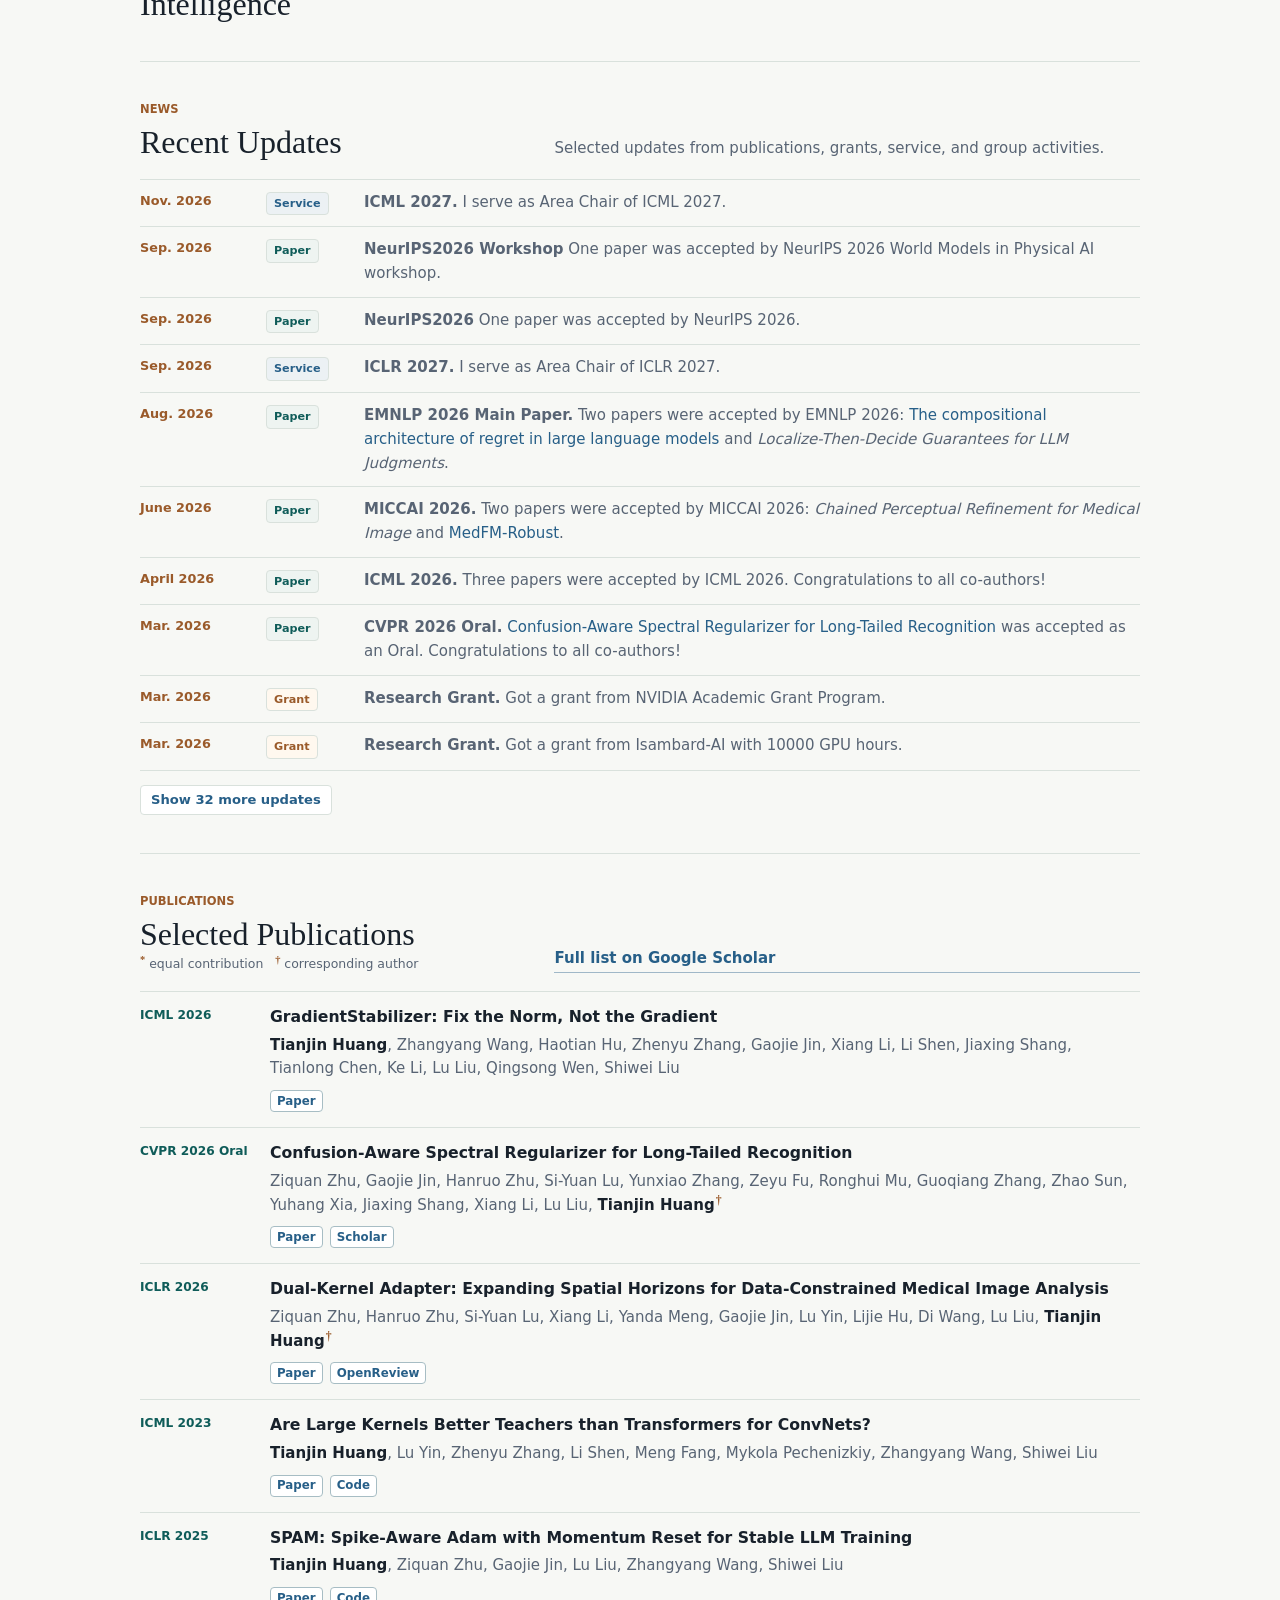
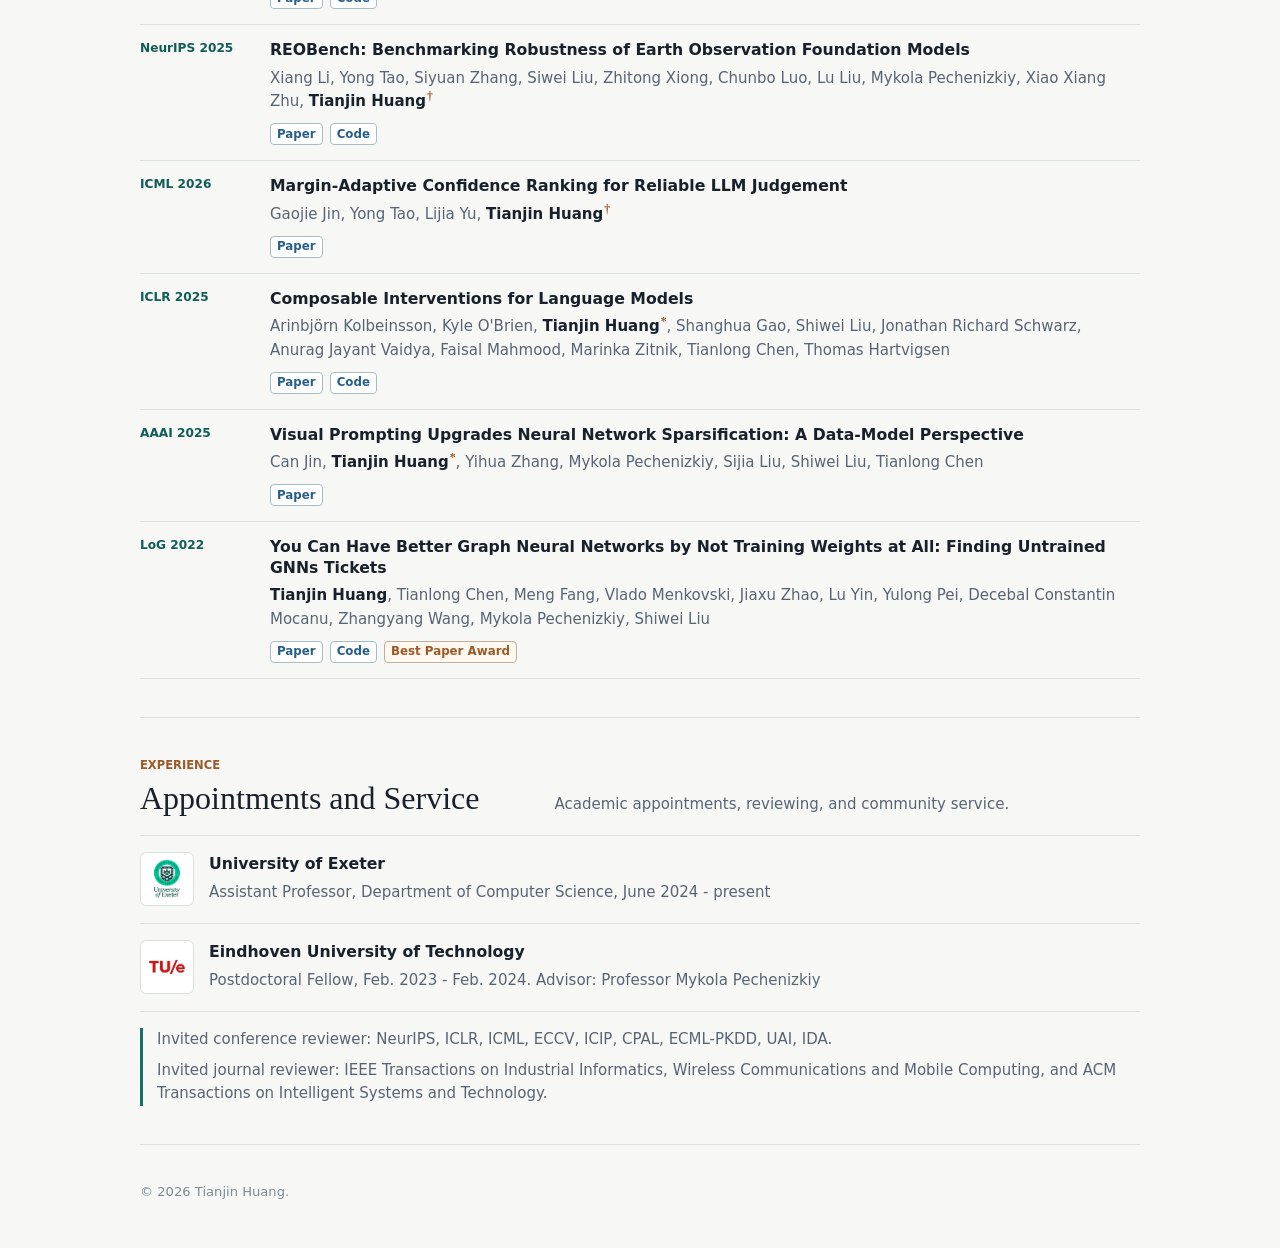
==== commit 4e9d5da9: "Rename lab to RAIN" ====
--- a/index.html
+++ b/index.html
@@ -17,7 +17,7 @@
         <a class="brand" href="#top">Tianjin Huang</a>
         <div class="nav-links">
           <a href="#research">Research</a>
-          <a href="regal-lab.html">REGAL-Lab</a>
+          <a href="regal-lab.html">RAIN</a>
           <a href="#news">News</a>
           <a href="#publications">Publications</a>
         </div>
@@ -110,11 +110,11 @@
         <span class="anchor-alias" id="real-lab" aria-hidden="true"></span>
         <span class="anchor-alias" id="people" aria-hidden="true"></span>
         <div>
-          <p class="label">REGAL-Lab</p>
+          <p class="label">RAIN</p>
           <h2>Reliable and Adaptive Intelligence</h2>
         </div>
         <p>
-          REGAL Lab develops reliable and adaptive intelligence with PhD students, master students,
+          RAIN develops reliable and adaptive intelligence with PhD students, master students,
           and research interns.
         </p>
         <a class="cta-link" href="regal-lab.html">Meet the lab</a>
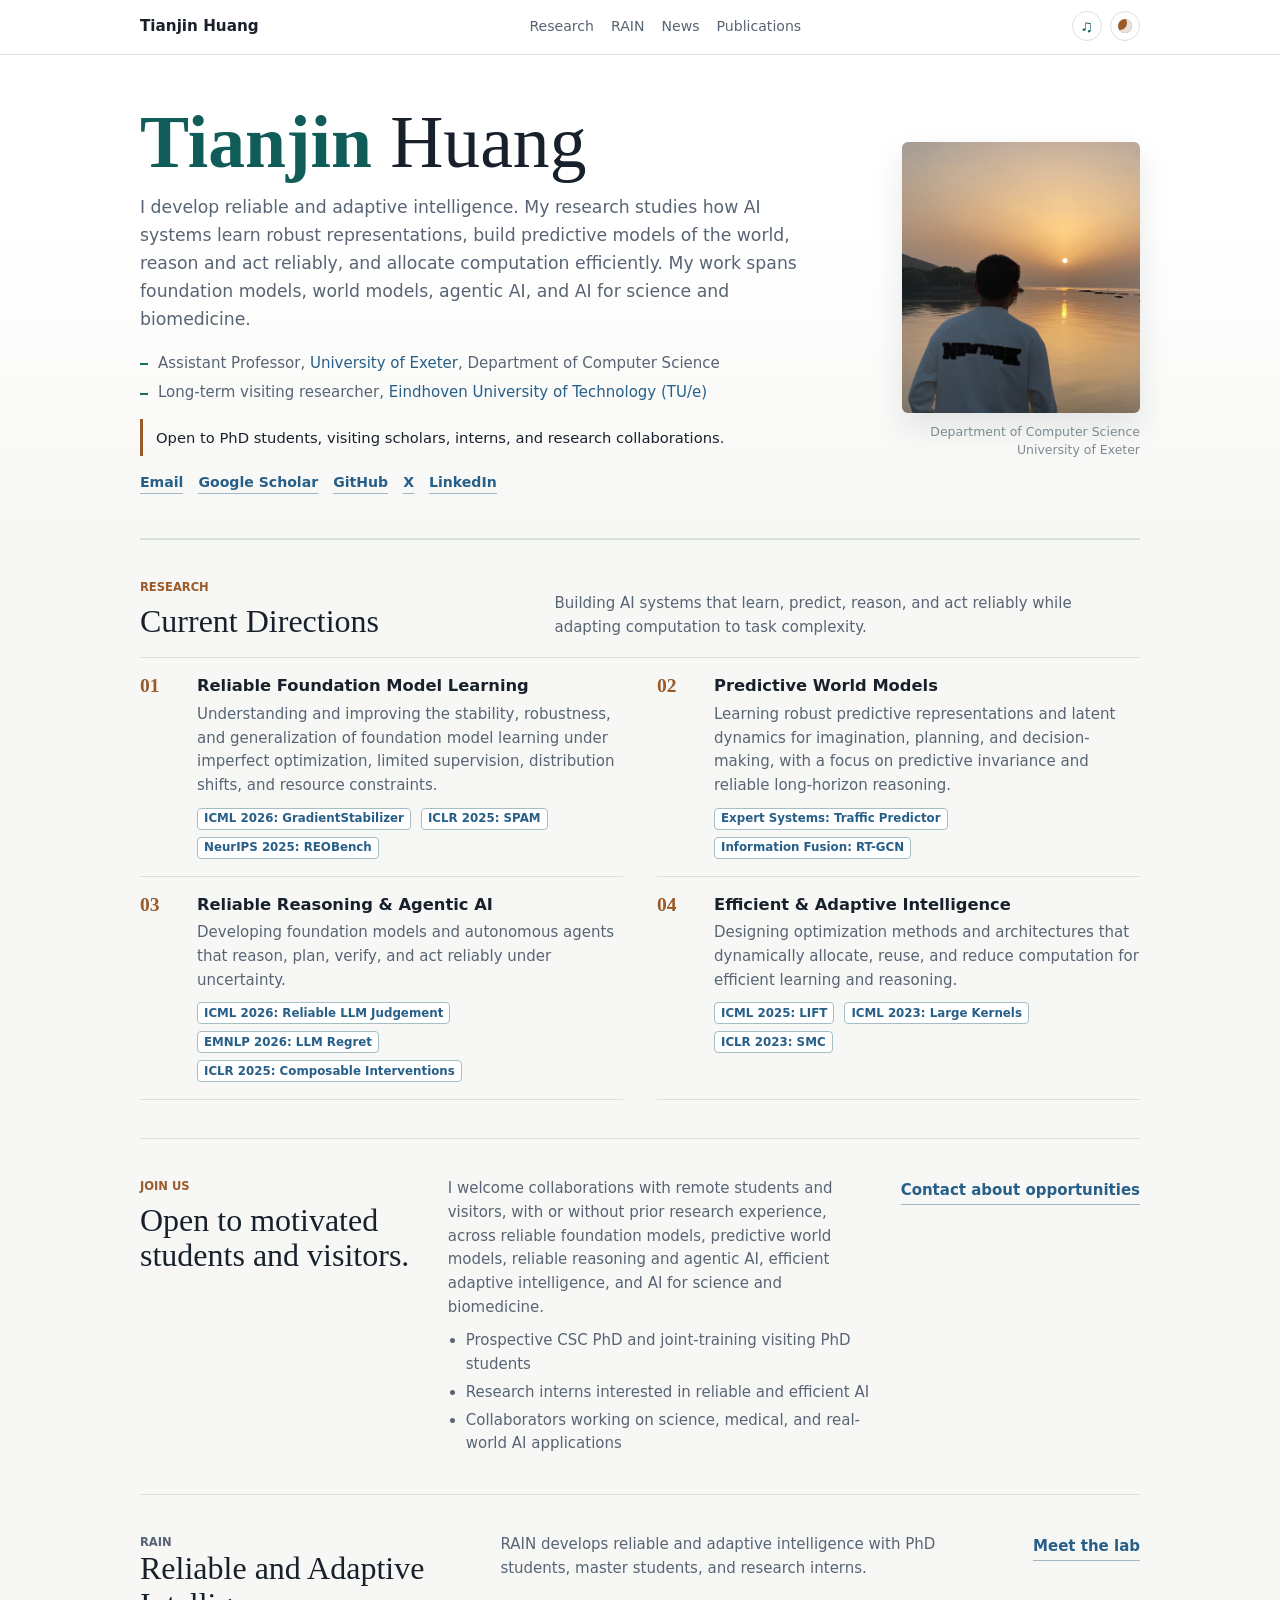
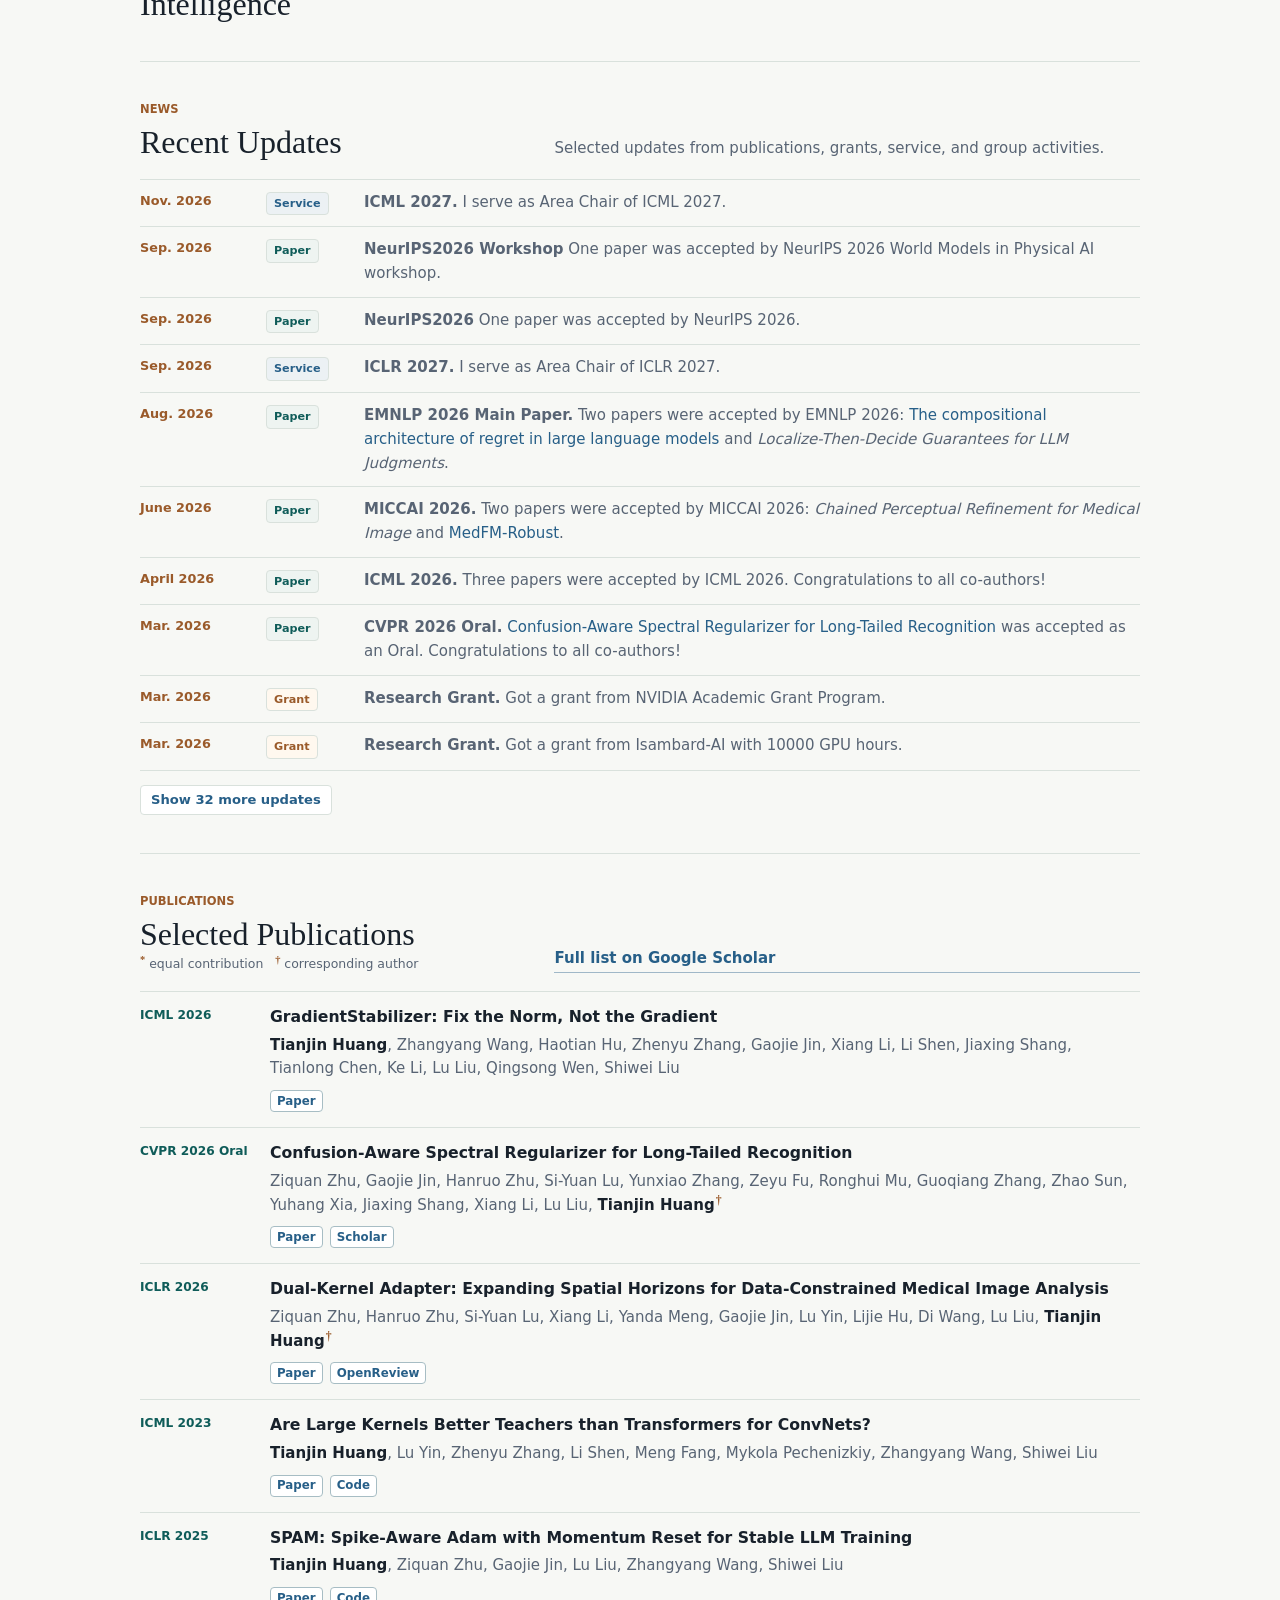
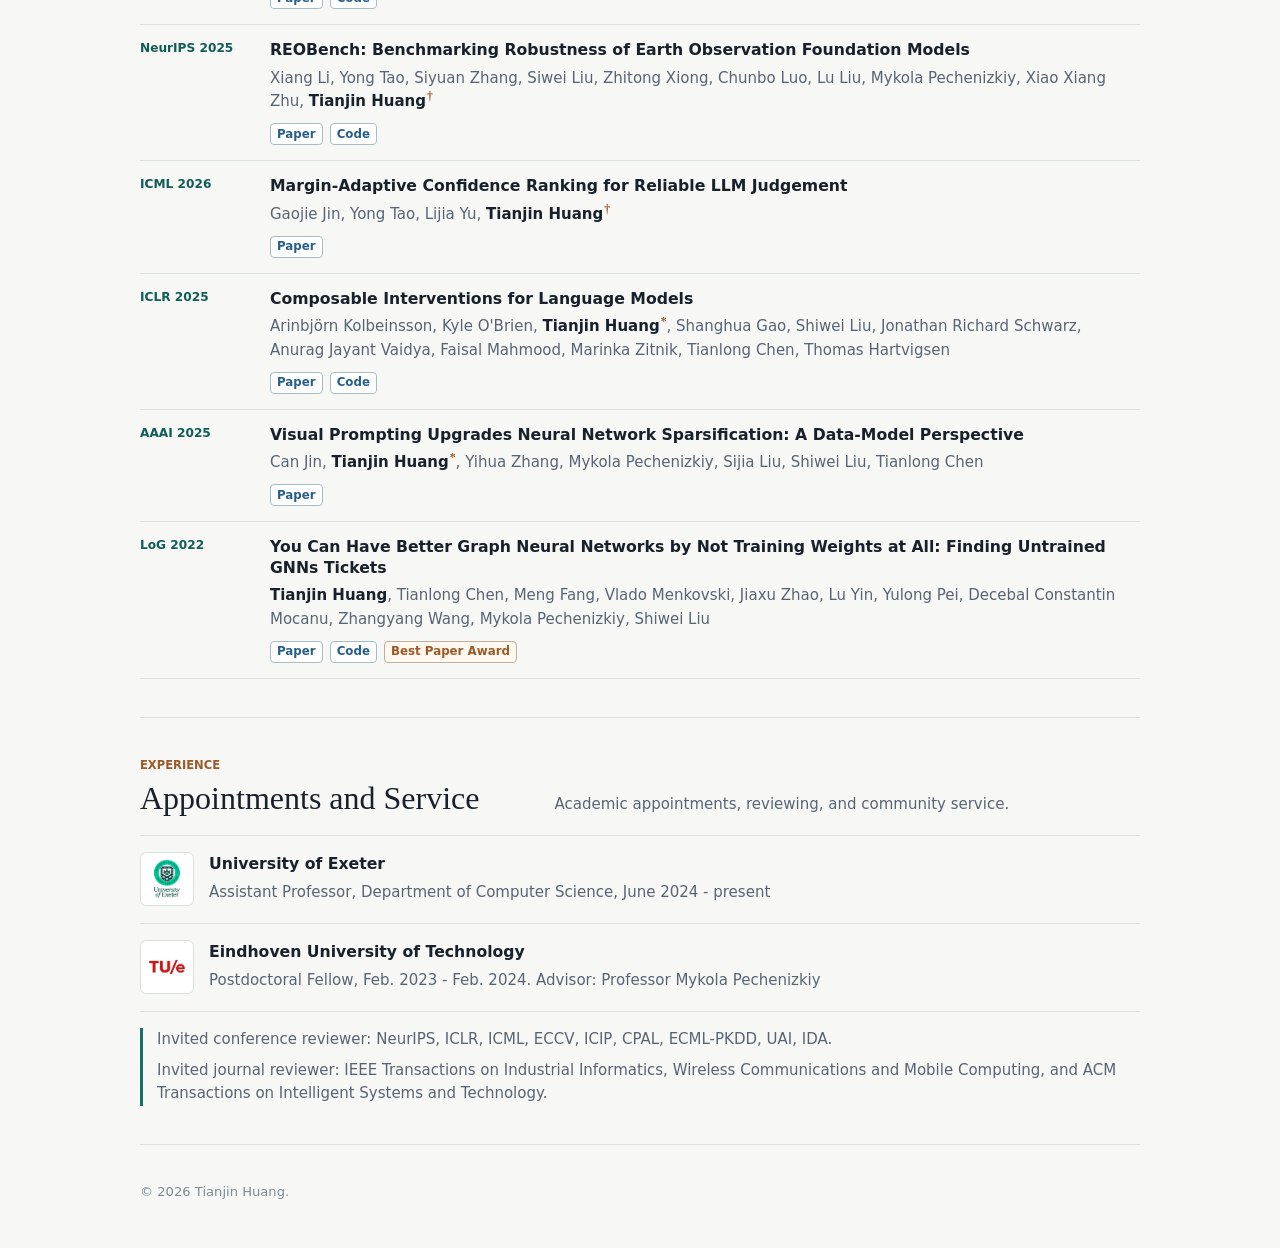
==== commit 28a26779: "Add optional homepage background music" ====
--- a/index.html
+++ b/index.html
@@ -21,9 +21,15 @@
           <a href="#news">News</a>
           <a href="#publications">Publications</a>
         </div>
-        <button class="theme-toggle" id="theme-toggle" type="button" aria-label="Toggle color theme" title="Toggle color theme">
-          <span aria-hidden="true"></span>
-        </button>
+        <div class="nav-actions">
+          <button class="music-toggle" id="music-toggle" type="button" aria-label="Play Kiss the Rain by Yiruma" aria-pressed="false" title="Play Kiss the Rain by Yiruma">
+            <span aria-hidden="true">&#9835;</span>
+          </button>
+          <button class="theme-toggle" id="theme-toggle" type="button" aria-label="Toggle color theme" title="Toggle color theme">
+            <span aria-hidden="true"></span>
+          </button>
+        </div>
+        <audio id="background-music" src="assets/kiss-the-rain.mp3" preload="none" loop></audio>
       </nav>
       <div class="scroll-progress" aria-hidden="true">
         <span id="scroll-progress-bar"></span>
--- a/styles.css
+++ b/styles.css
@@ -125,7 +125,15 @@
   font-weight: 760;
 }
 
-.theme-toggle {
+.nav-actions {
+  display: flex;
+  flex: 0 0 auto;
+  align-items: center;
+  gap: 8px;
+}
+
+.theme-toggle,
+.music-toggle {
   width: 30px;
   height: 30px;
   flex: 0 0 30px;
@@ -134,6 +142,21 @@
   background: var(--surface);
   cursor: pointer;
   position: relative;
+}
+
+.music-toggle {
+  color: var(--accent-dark);
+  font-size: 17px;
+  line-height: 1;
+}
+
+.music-toggle[aria-pressed="true"] {
+  background: var(--surface-subtle);
+}
+
+.music-toggle:focus-visible {
+  outline: 2px solid var(--accent);
+  outline-offset: 2px;
 }
 
 .theme-toggle span {
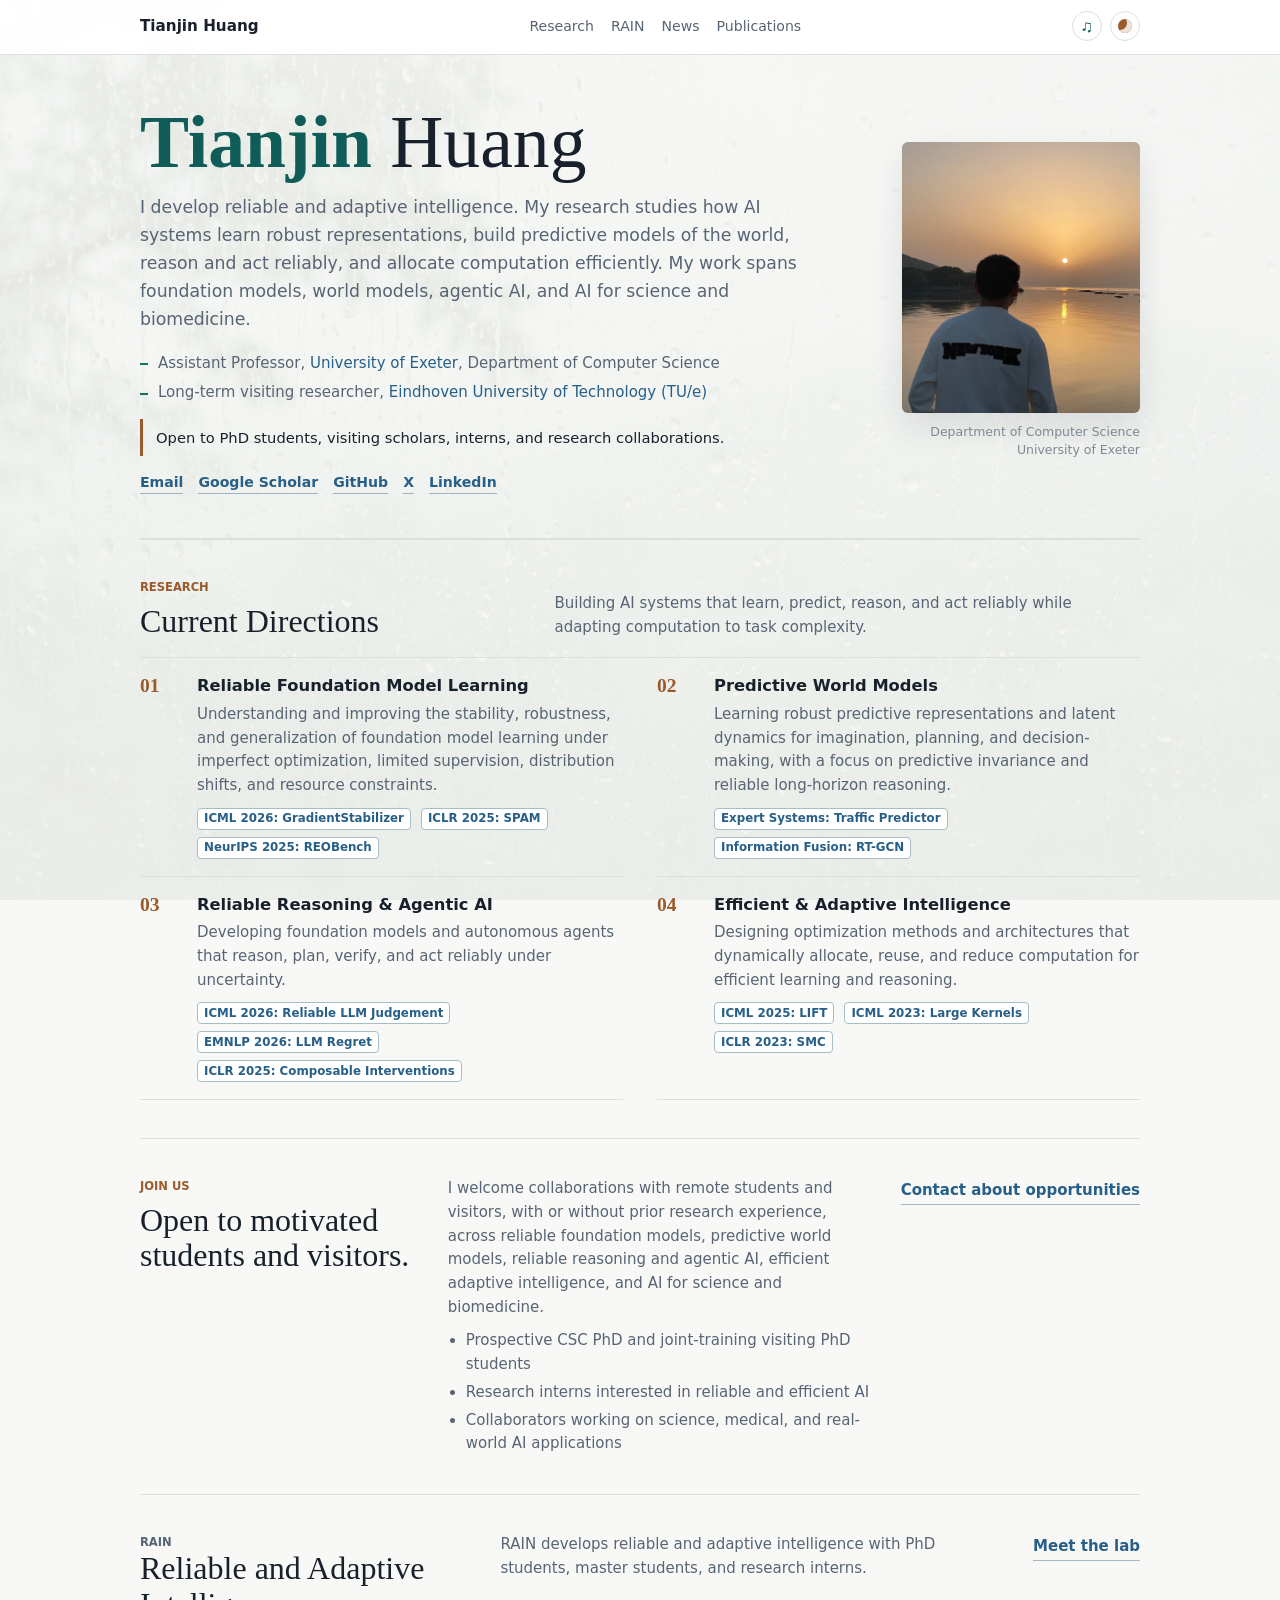
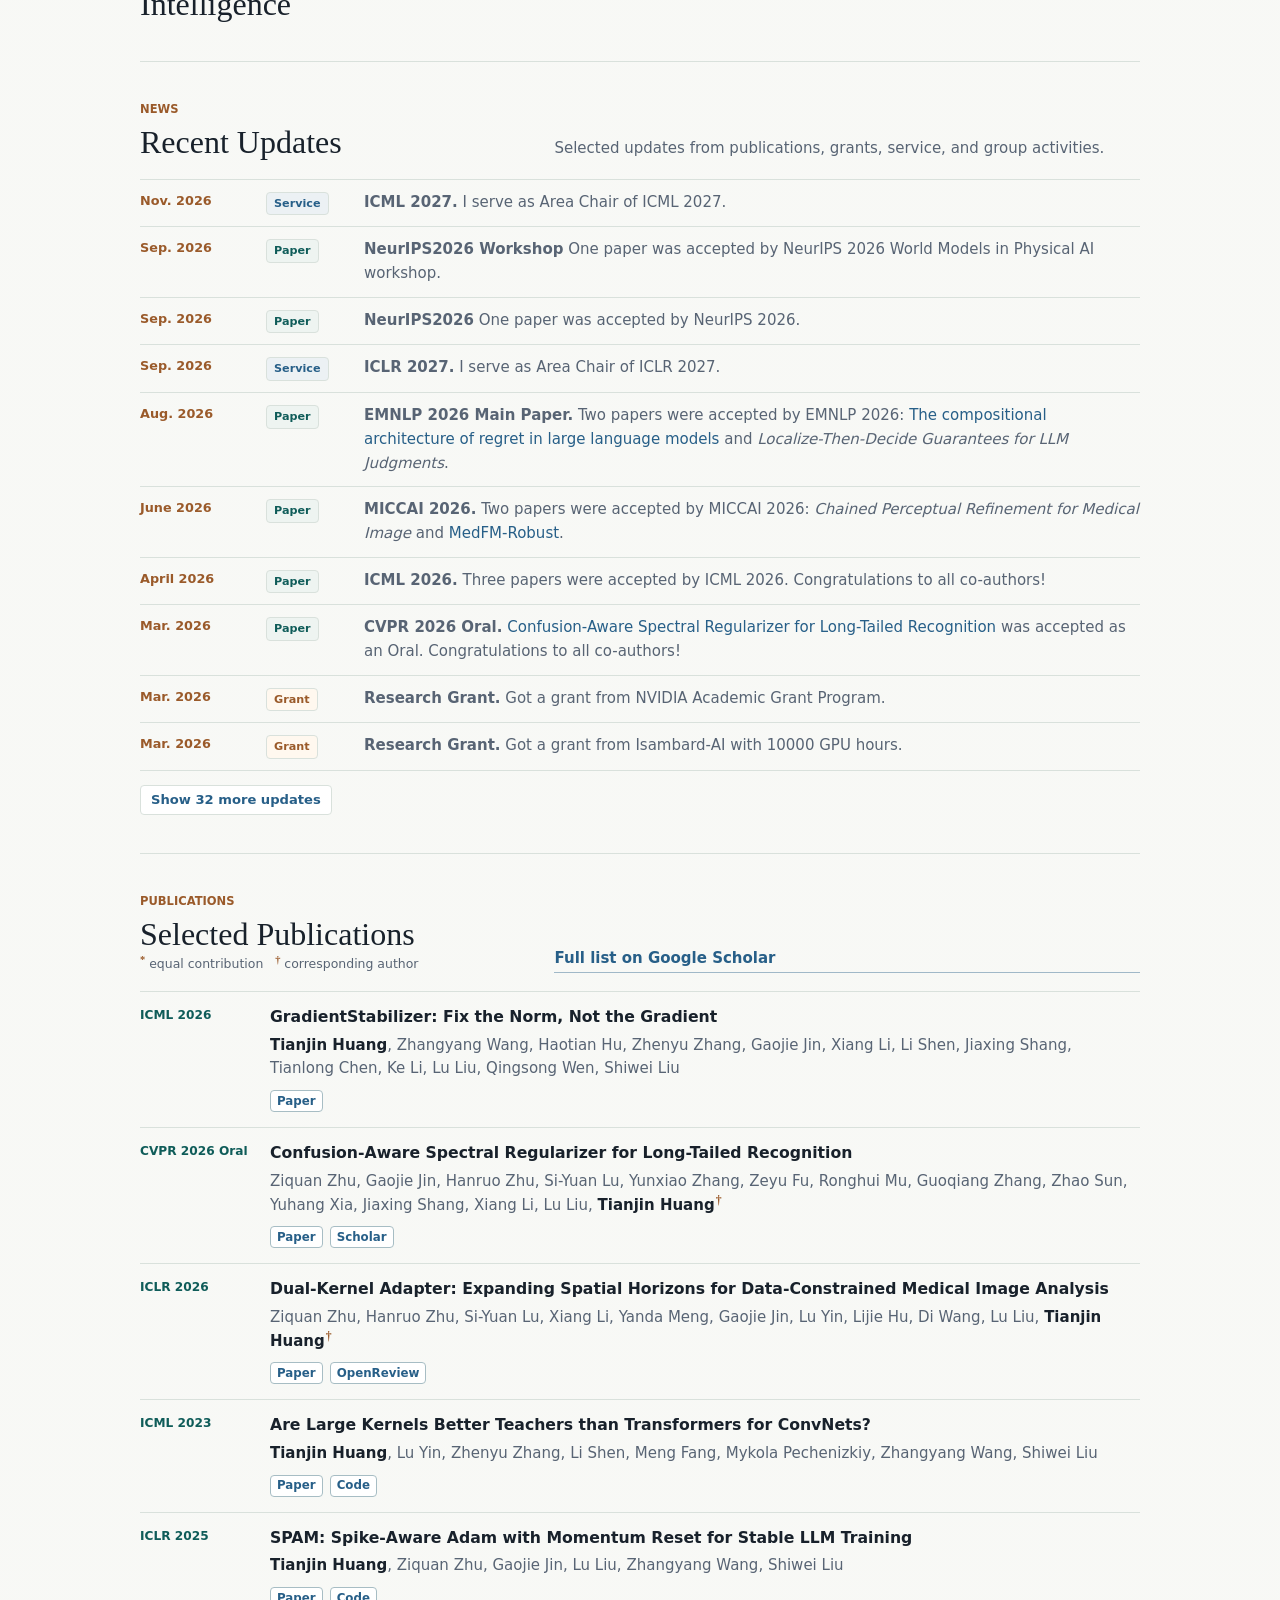
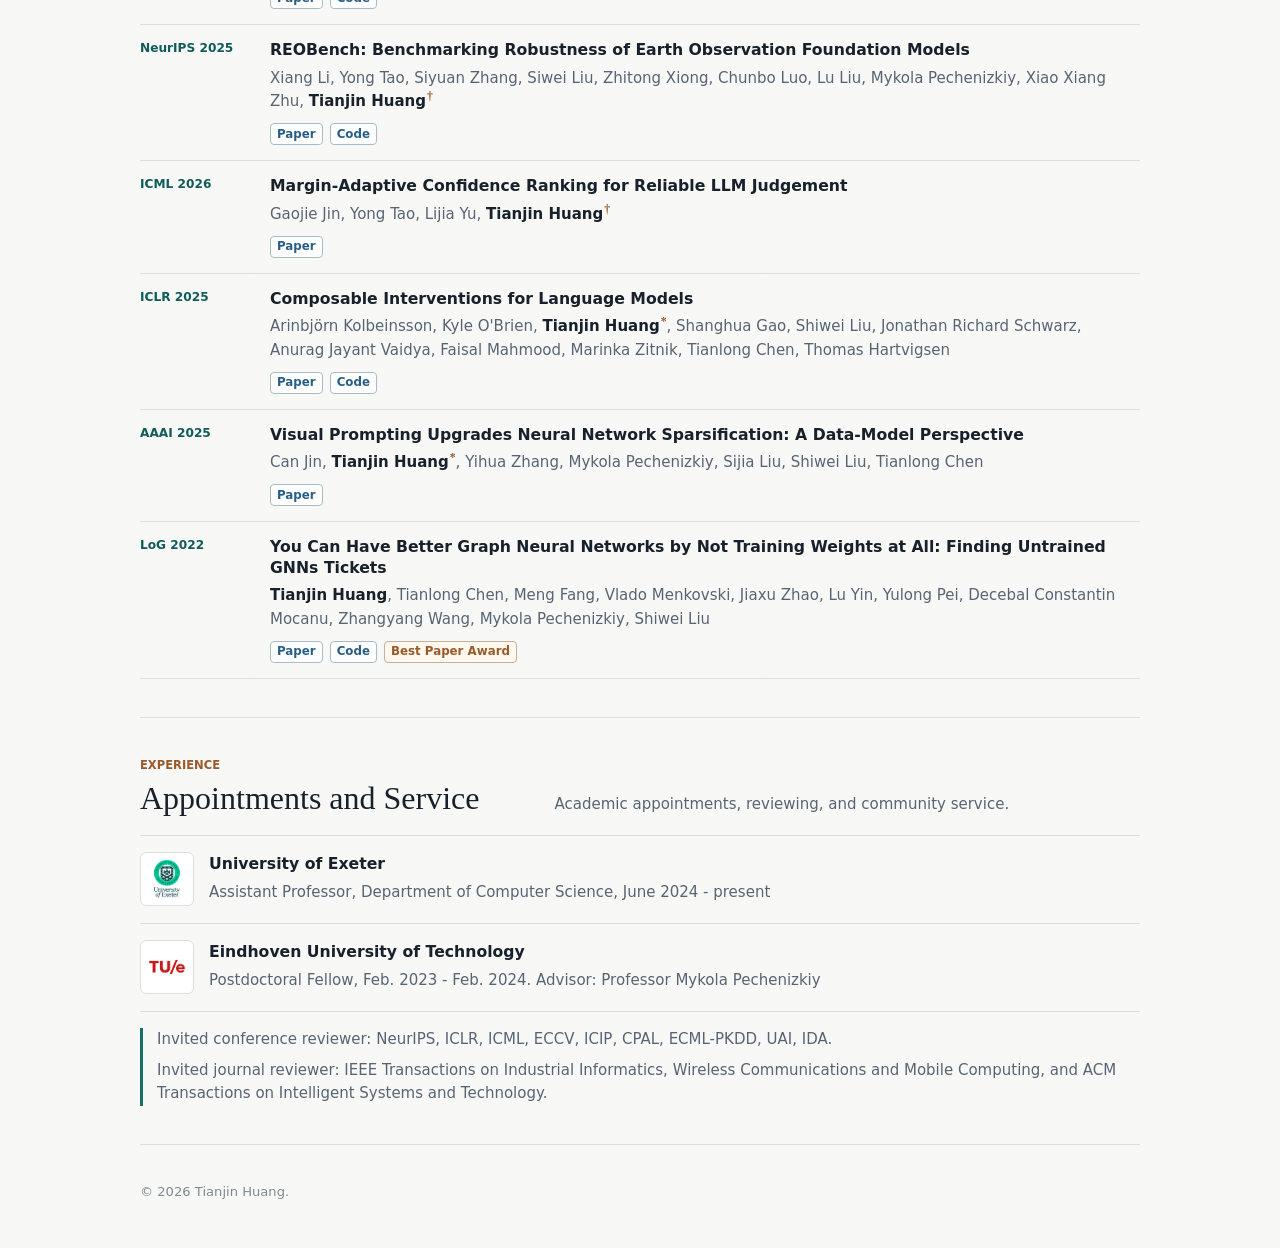
==== commit 8575b939: "Add rain background and music autoplay" ====
--- a/index.html
+++ b/index.html
@@ -11,7 +11,7 @@
     <meta name="author" content="Tianjin Huang" />
     <link rel="stylesheet" href="styles.css" />
   </head>
-  <body>
+  <body class="home-page">
     <header class="site-header">
       <nav class="nav-shell" aria-label="Primary navigation">
         <a class="brand" href="#top">Tianjin Huang</a>
@@ -29,7 +29,7 @@
             <span aria-hidden="true"></span>
           </button>
         </div>
-        <audio id="background-music" src="assets/kiss-the-rain.mp3" preload="none" loop></audio>
+        <audio id="background-music" src="assets/kiss-the-rain.mp3" preload="metadata" autoplay loop></audio>
       </nav>
       <div class="scroll-progress" aria-hidden="true">
         <span id="scroll-progress-bar"></span>
--- a/styles.css
+++ b/styles.css
@@ -56,6 +56,16 @@
   letter-spacing: 0;
 }
 
+.home-page {
+  background: linear-gradient(rgba(247, 248, 245, 0.92), rgba(247, 248, 245, 0.92)),
+    url("assets/rain-background.jpg") center / cover fixed;
+}
+
+[data-theme="dark"] .home-page {
+  background: linear-gradient(rgba(17, 21, 22, 0.91), rgba(17, 21, 22, 0.91)),
+    url("assets/rain-background.jpg") center / cover fixed;
+}
+
 a {
   color: var(--accent-blue);
   text-decoration: none;
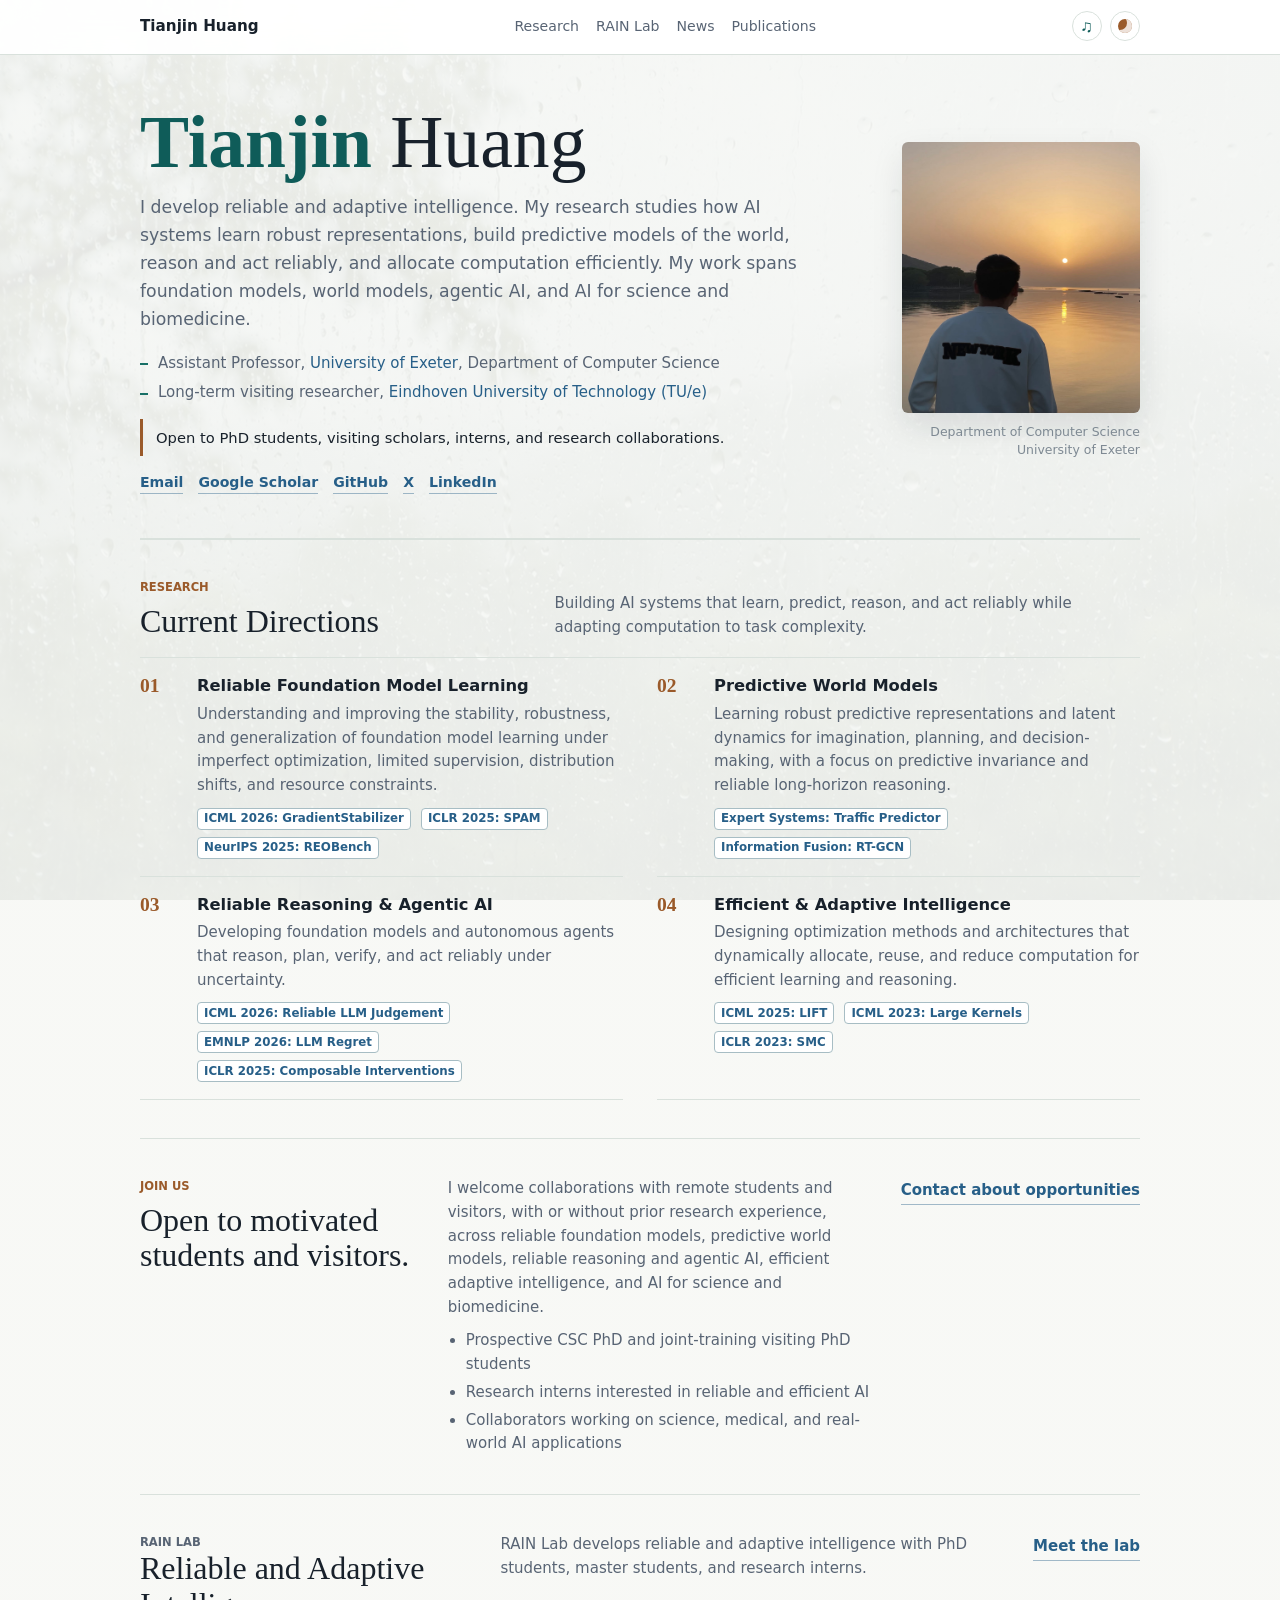
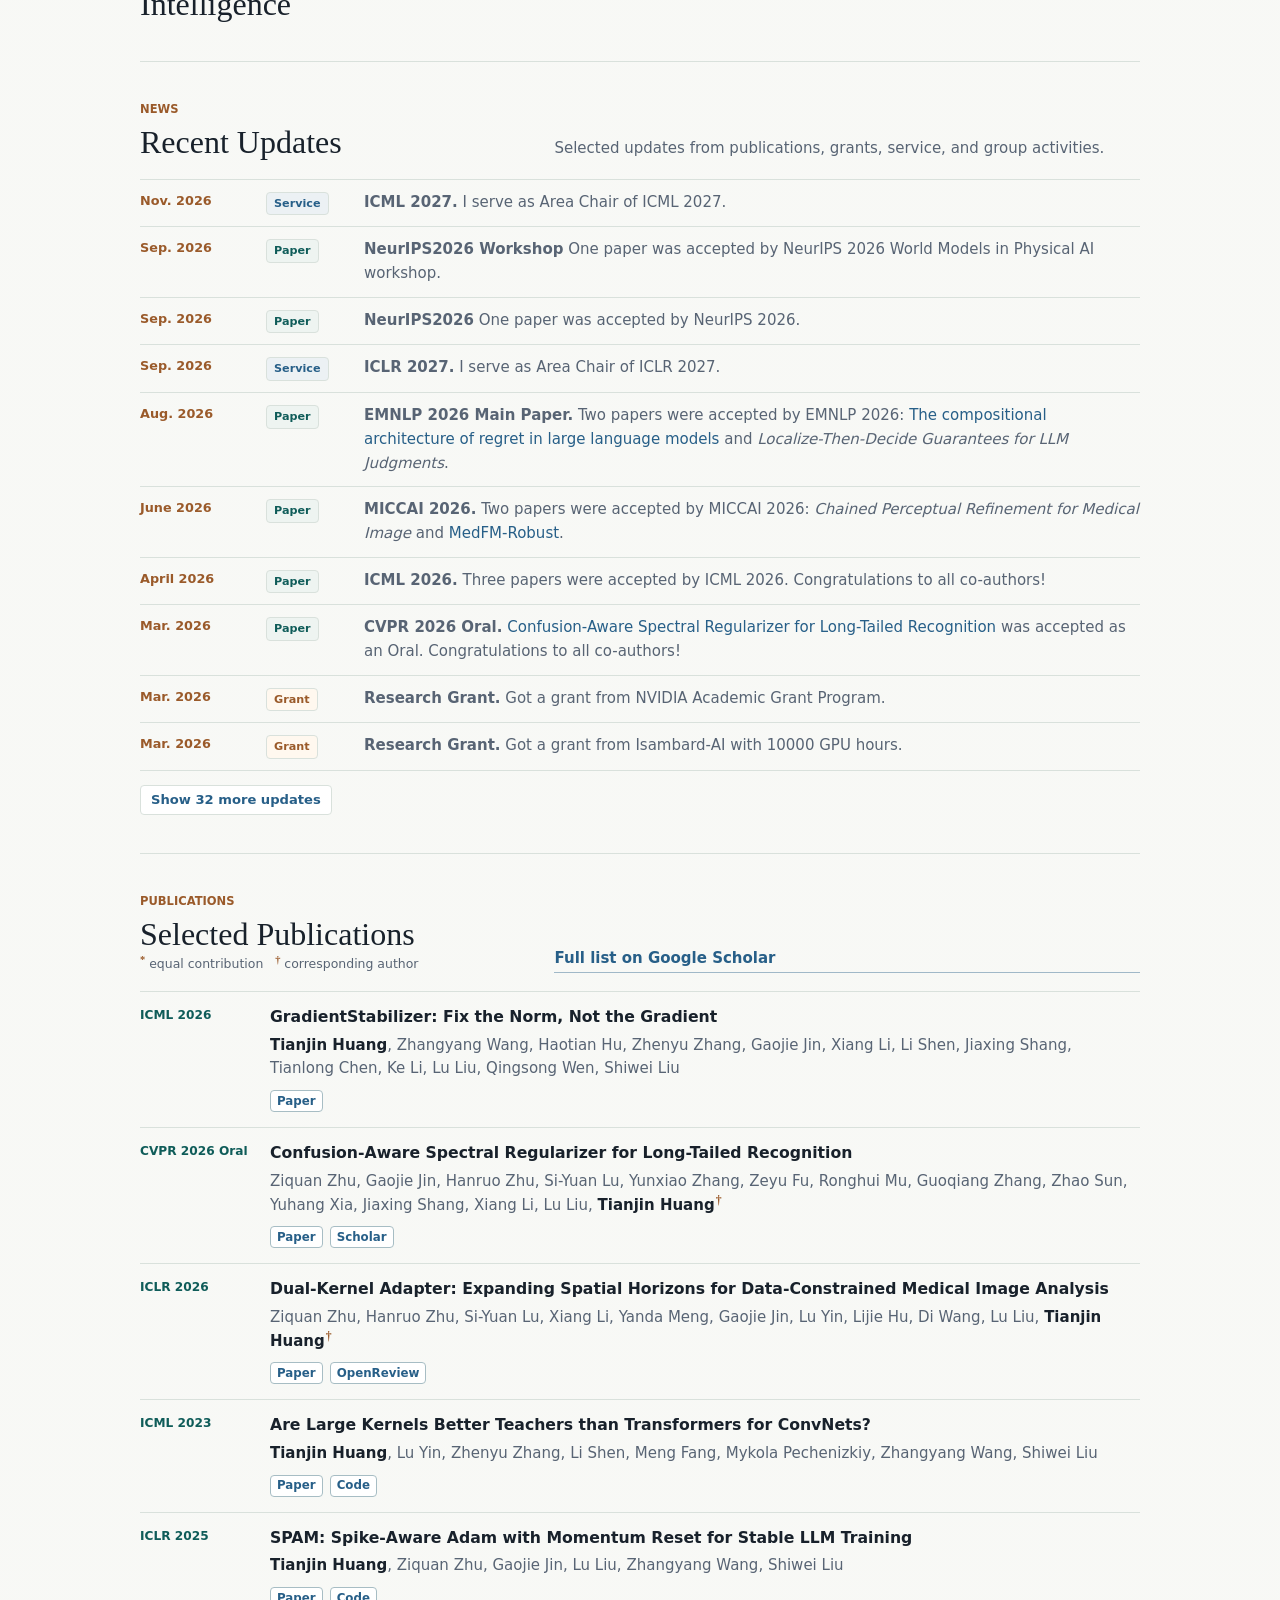
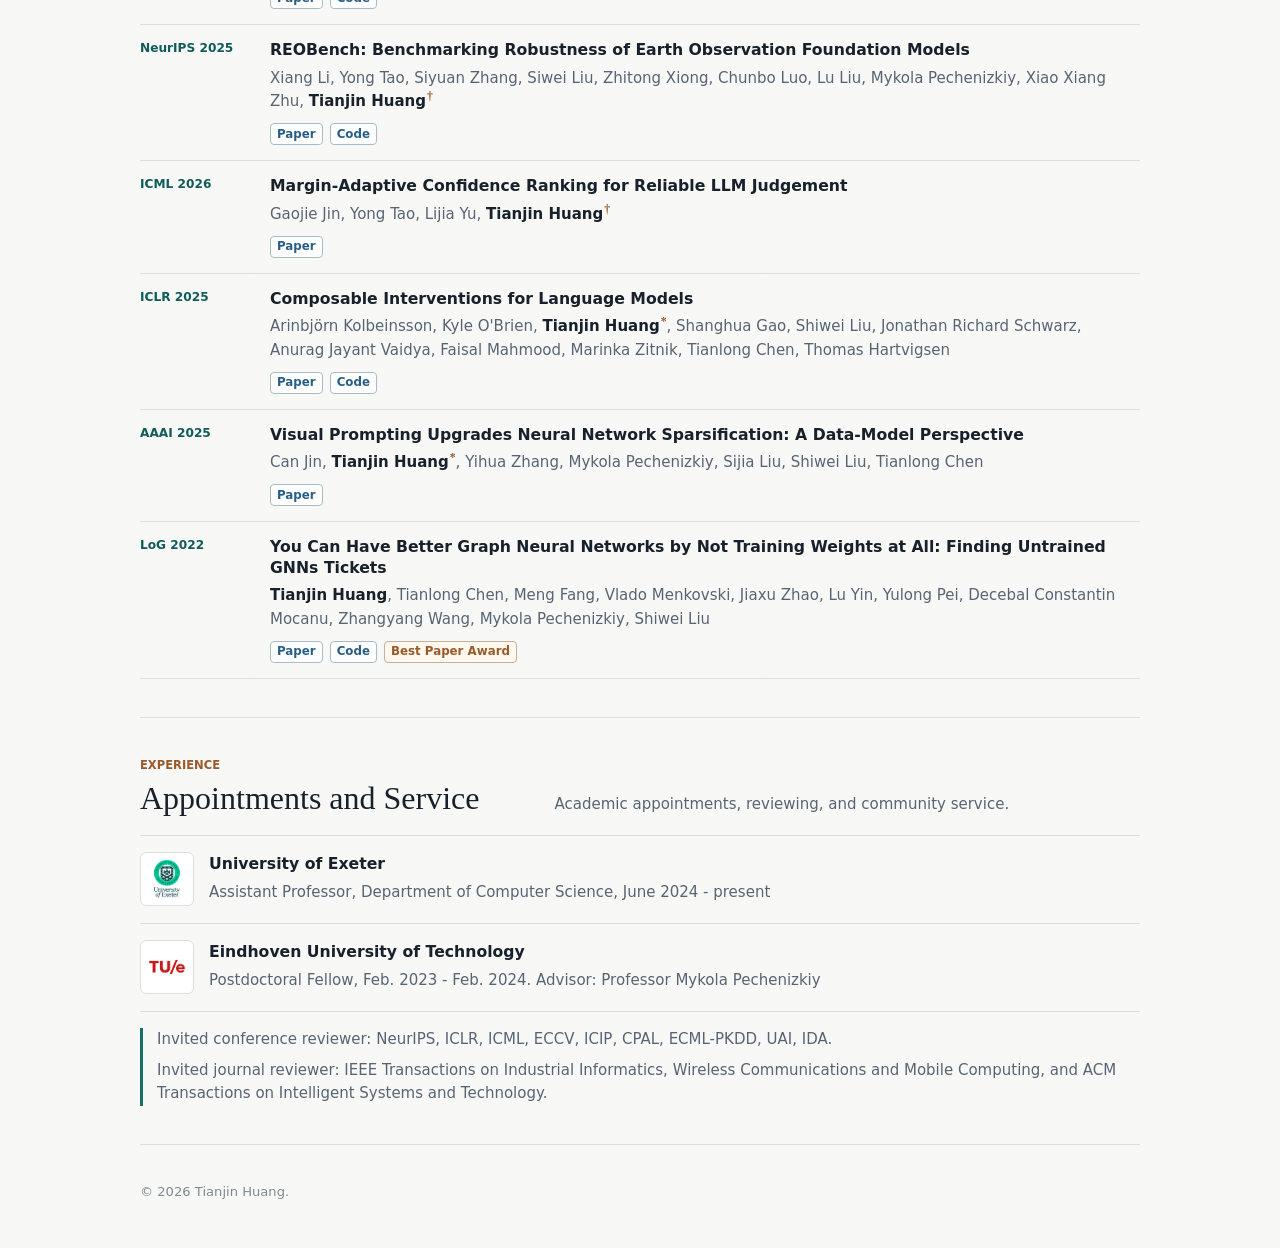
==== commit 9ed72a01: "Rename RAIN to RAIN Lab" ====
--- a/index.html
+++ b/index.html
@@ -17,7 +17,7 @@
         <a class="brand" href="#top">Tianjin Huang</a>
         <div class="nav-links">
           <a href="#research">Research</a>
-          <a href="regal-lab.html">RAIN</a>
+          <a href="regal-lab.html">RAIN Lab</a>
           <a href="#news">News</a>
           <a href="#publications">Publications</a>
         </div>
@@ -116,11 +116,11 @@
         <span class="anchor-alias" id="real-lab" aria-hidden="true"></span>
         <span class="anchor-alias" id="people" aria-hidden="true"></span>
         <div>
-          <p class="label">RAIN</p>
+          <p class="label">RAIN Lab</p>
           <h2>Reliable and Adaptive Intelligence</h2>
         </div>
         <p>
-          RAIN develops reliable and adaptive intelligence with PhD students, master students,
+          RAIN Lab develops reliable and adaptive intelligence with PhD students, master students,
           and research interns.
         </p>
         <a class="cta-link" href="regal-lab.html">Meet the lab</a>
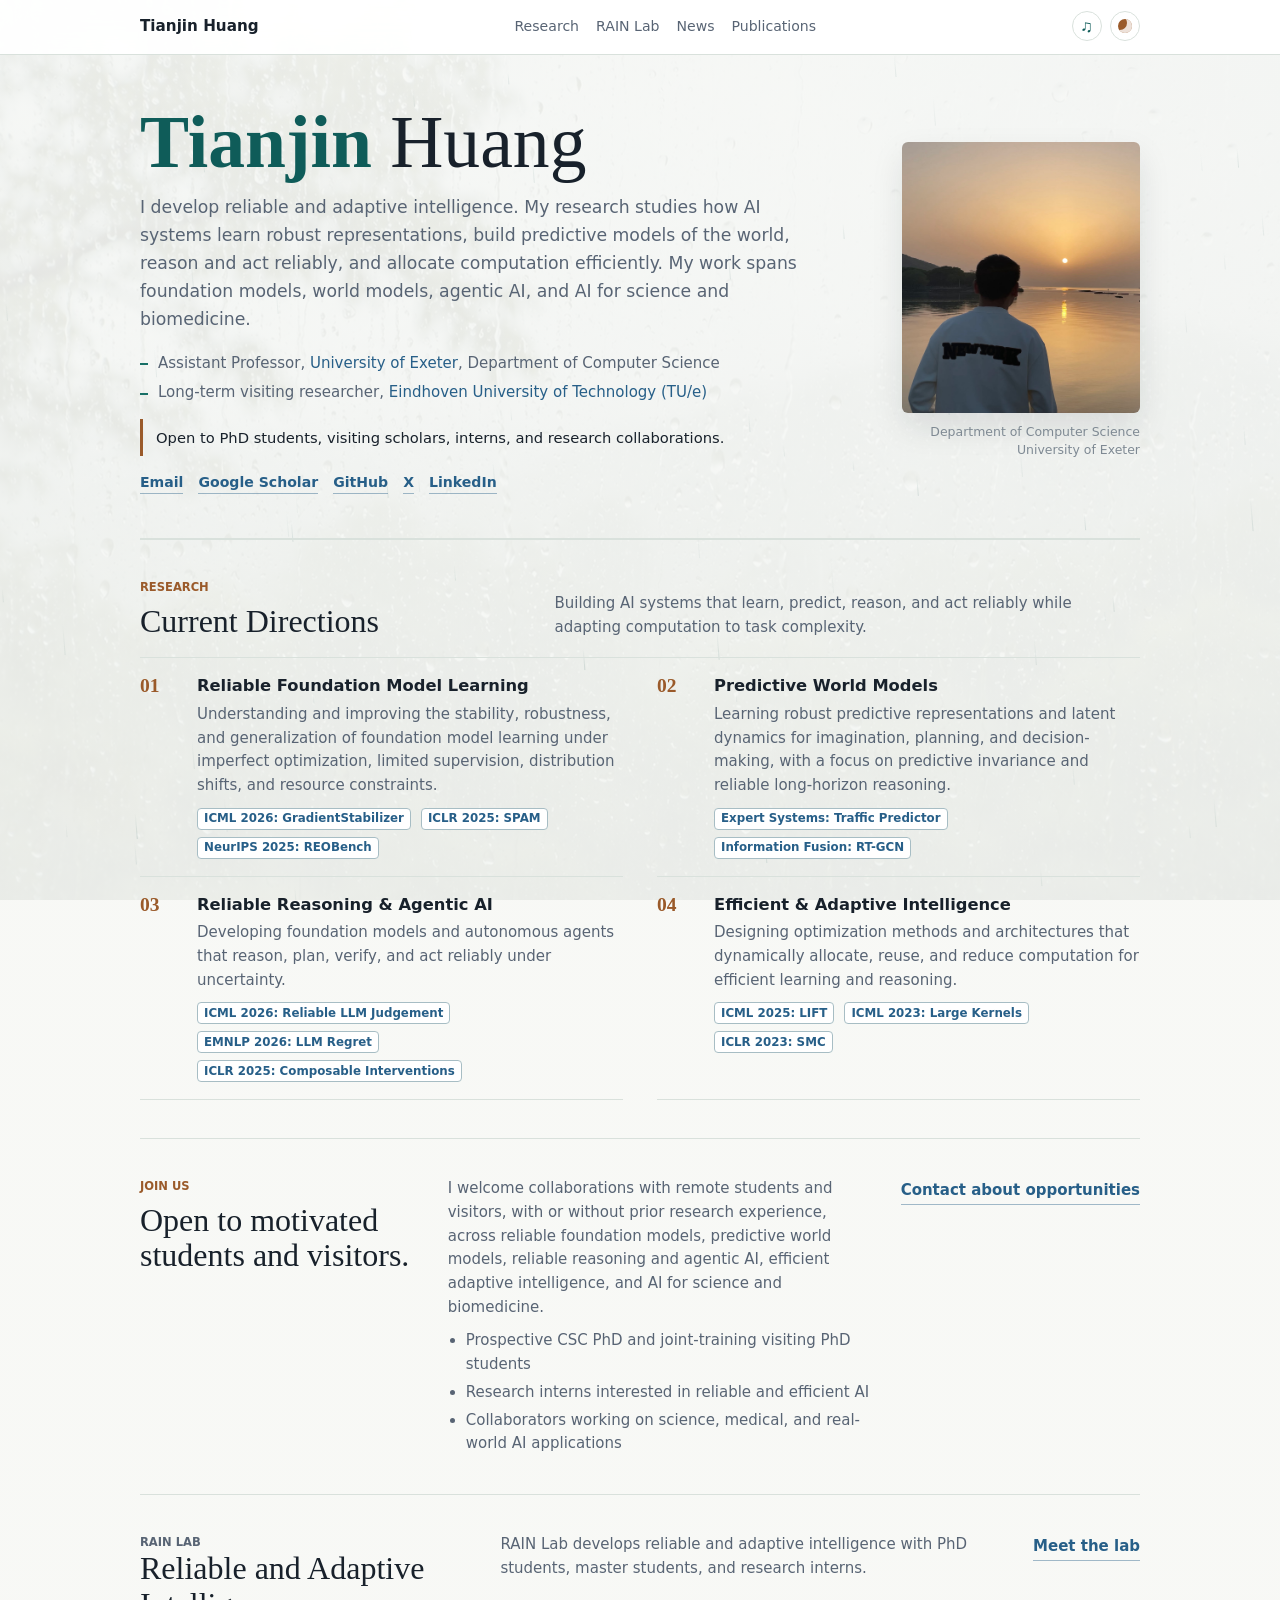
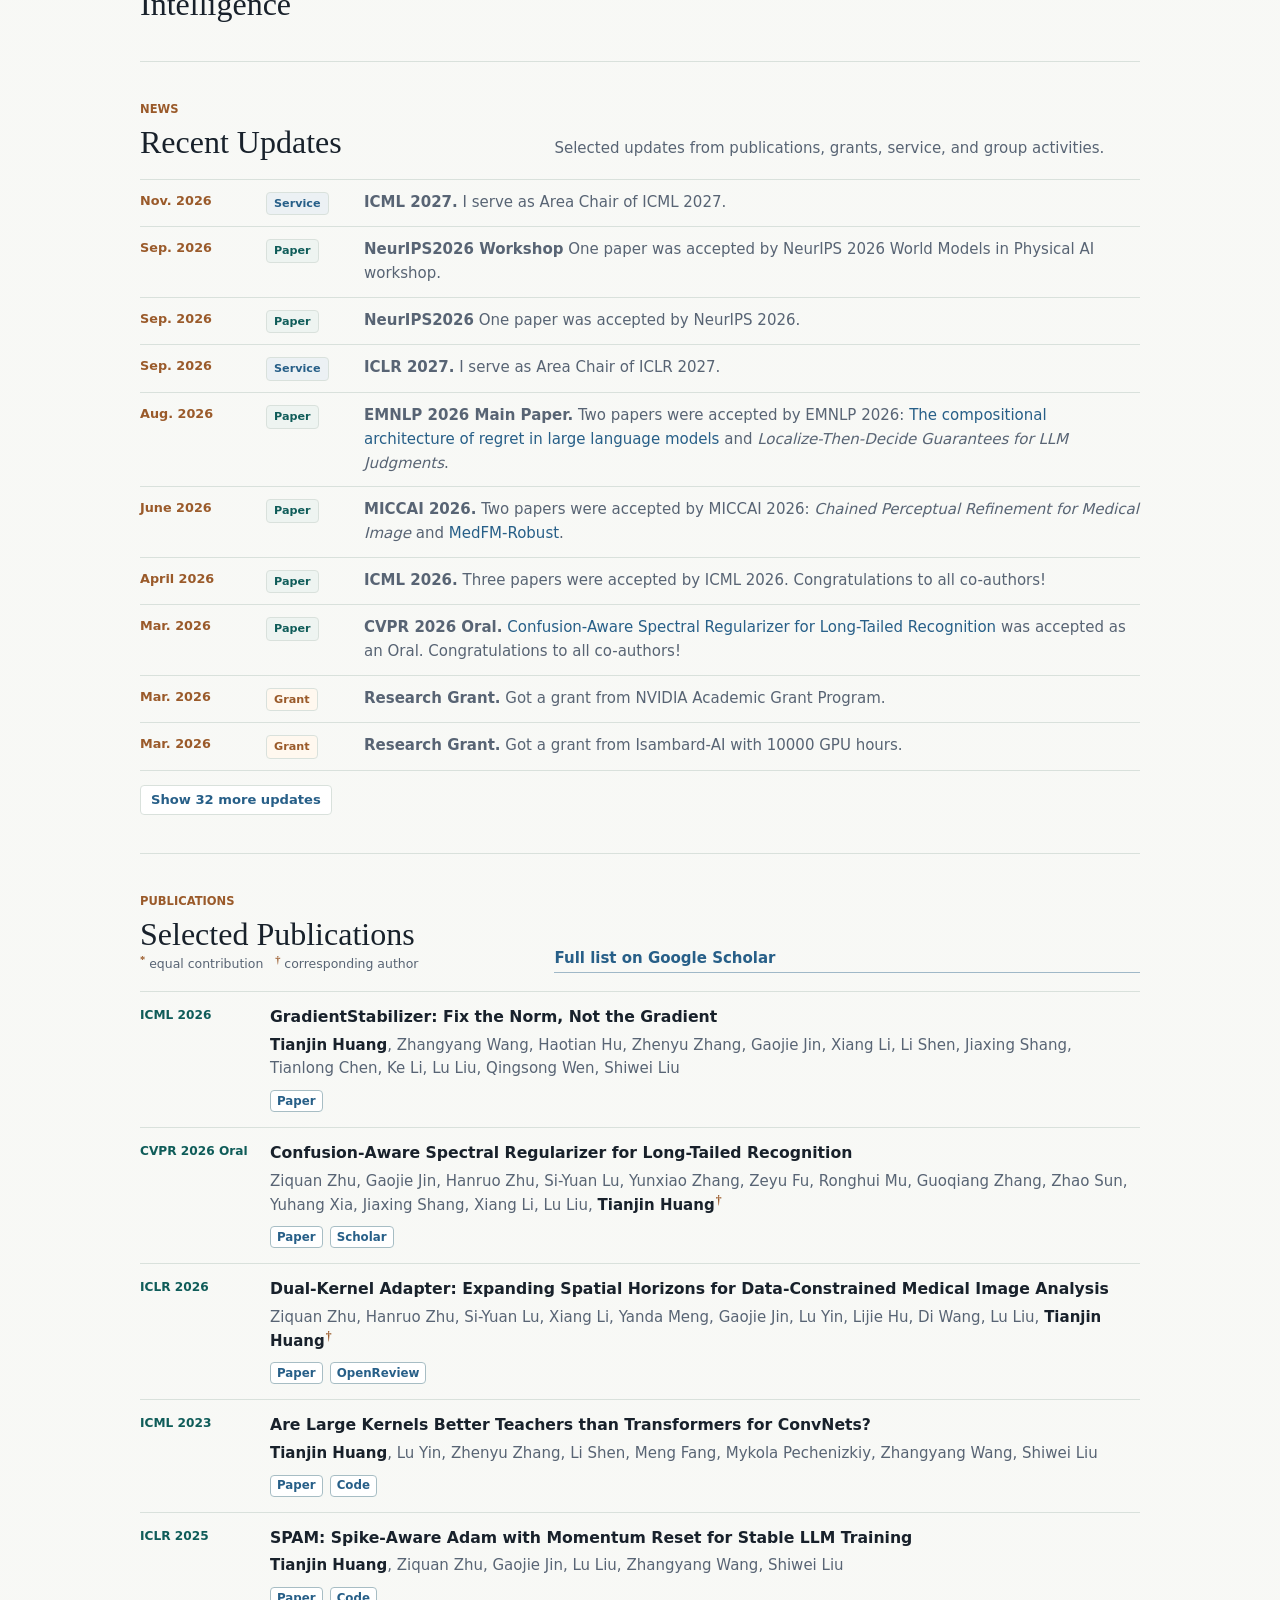
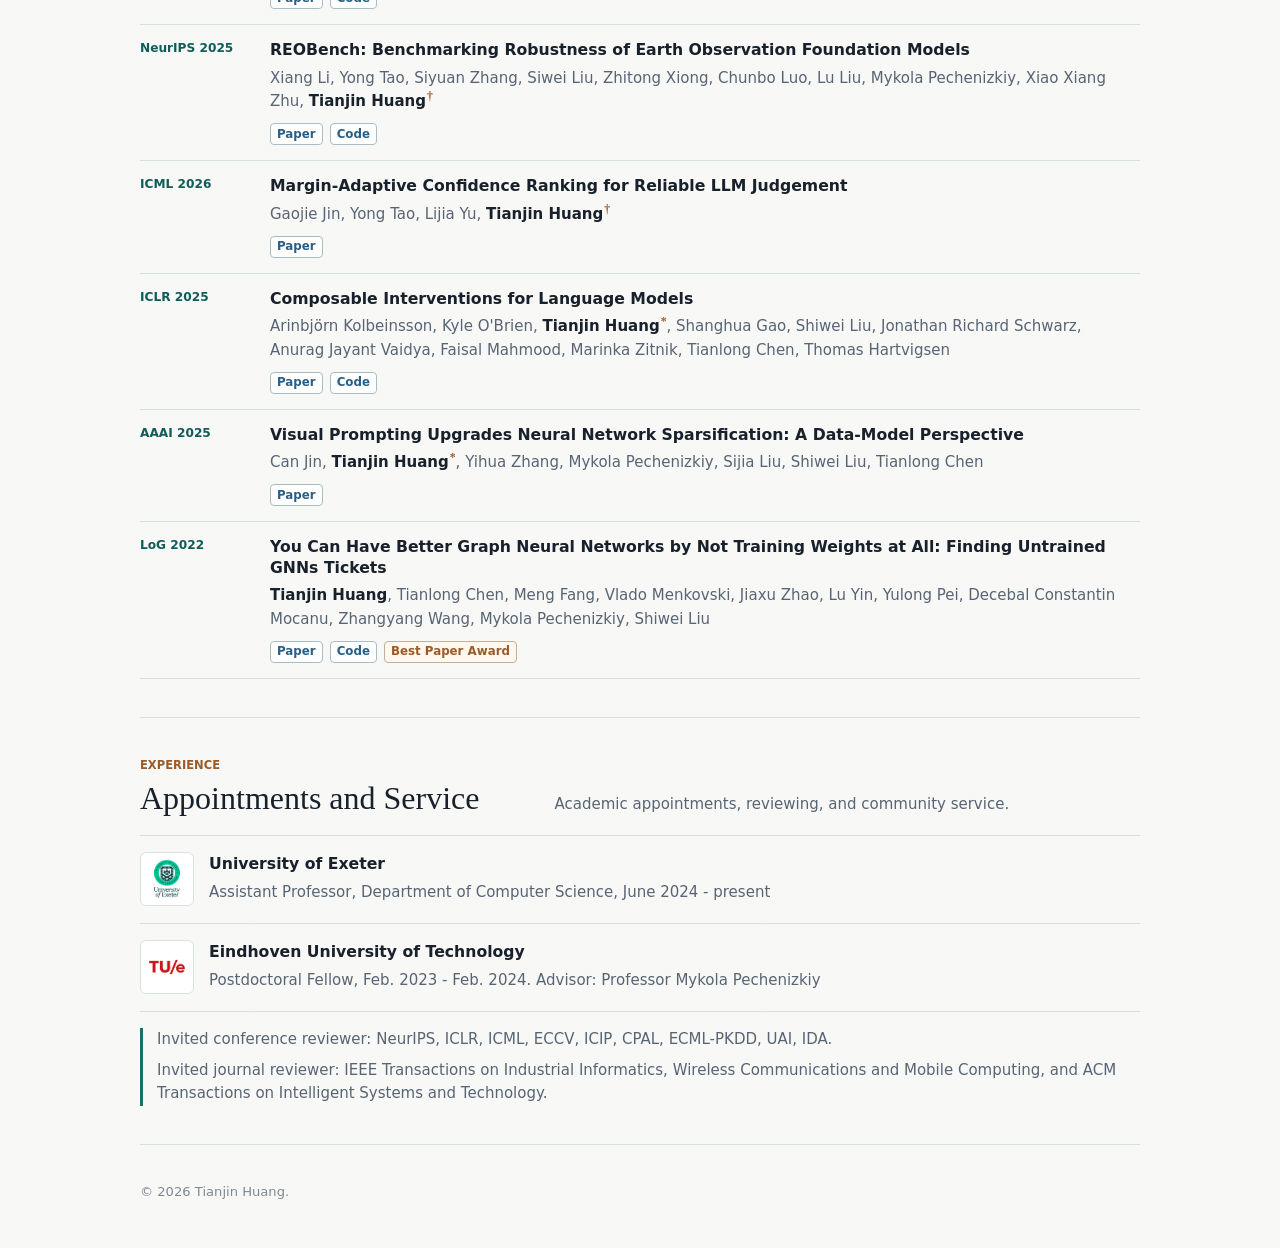
==== commit 0936912a: "Make rain animation more natural across pages" ====
--- a/index.html
+++ b/index.html
@@ -172,6 +172,7 @@
     </footer>
 
     <script src="script.js"></script>
+    <script src="rain.js"></script>
     <script src="data/homepage-data.js"></script>
     <script src="homepage.js"></script>
   </body>
--- a/styles.css
+++ b/styles.css
@@ -56,14 +56,26 @@
   letter-spacing: 0;
 }
 
-.home-page {
+.home-page,
+.lab-page {
+  isolation: isolate;
   background: linear-gradient(rgba(247, 248, 245, 0.92), rgba(247, 248, 245, 0.92)),
     url("assets/rain-background.jpg") center / cover fixed;
 }
 
-[data-theme="dark"] .home-page {
+[data-theme="dark"] .home-page,
+[data-theme="dark"] .lab-page {
   background: linear-gradient(rgba(17, 21, 22, 0.91), rgba(17, 21, 22, 0.91)),
     url("assets/rain-background.jpg") center / cover fixed;
+}
+
+.rain-layer {
+  position: fixed;
+  inset: 0;
+  z-index: -1;
+  pointer-events: none;
+  width: 100%;
+  height: 100%;
 }
 
 a {
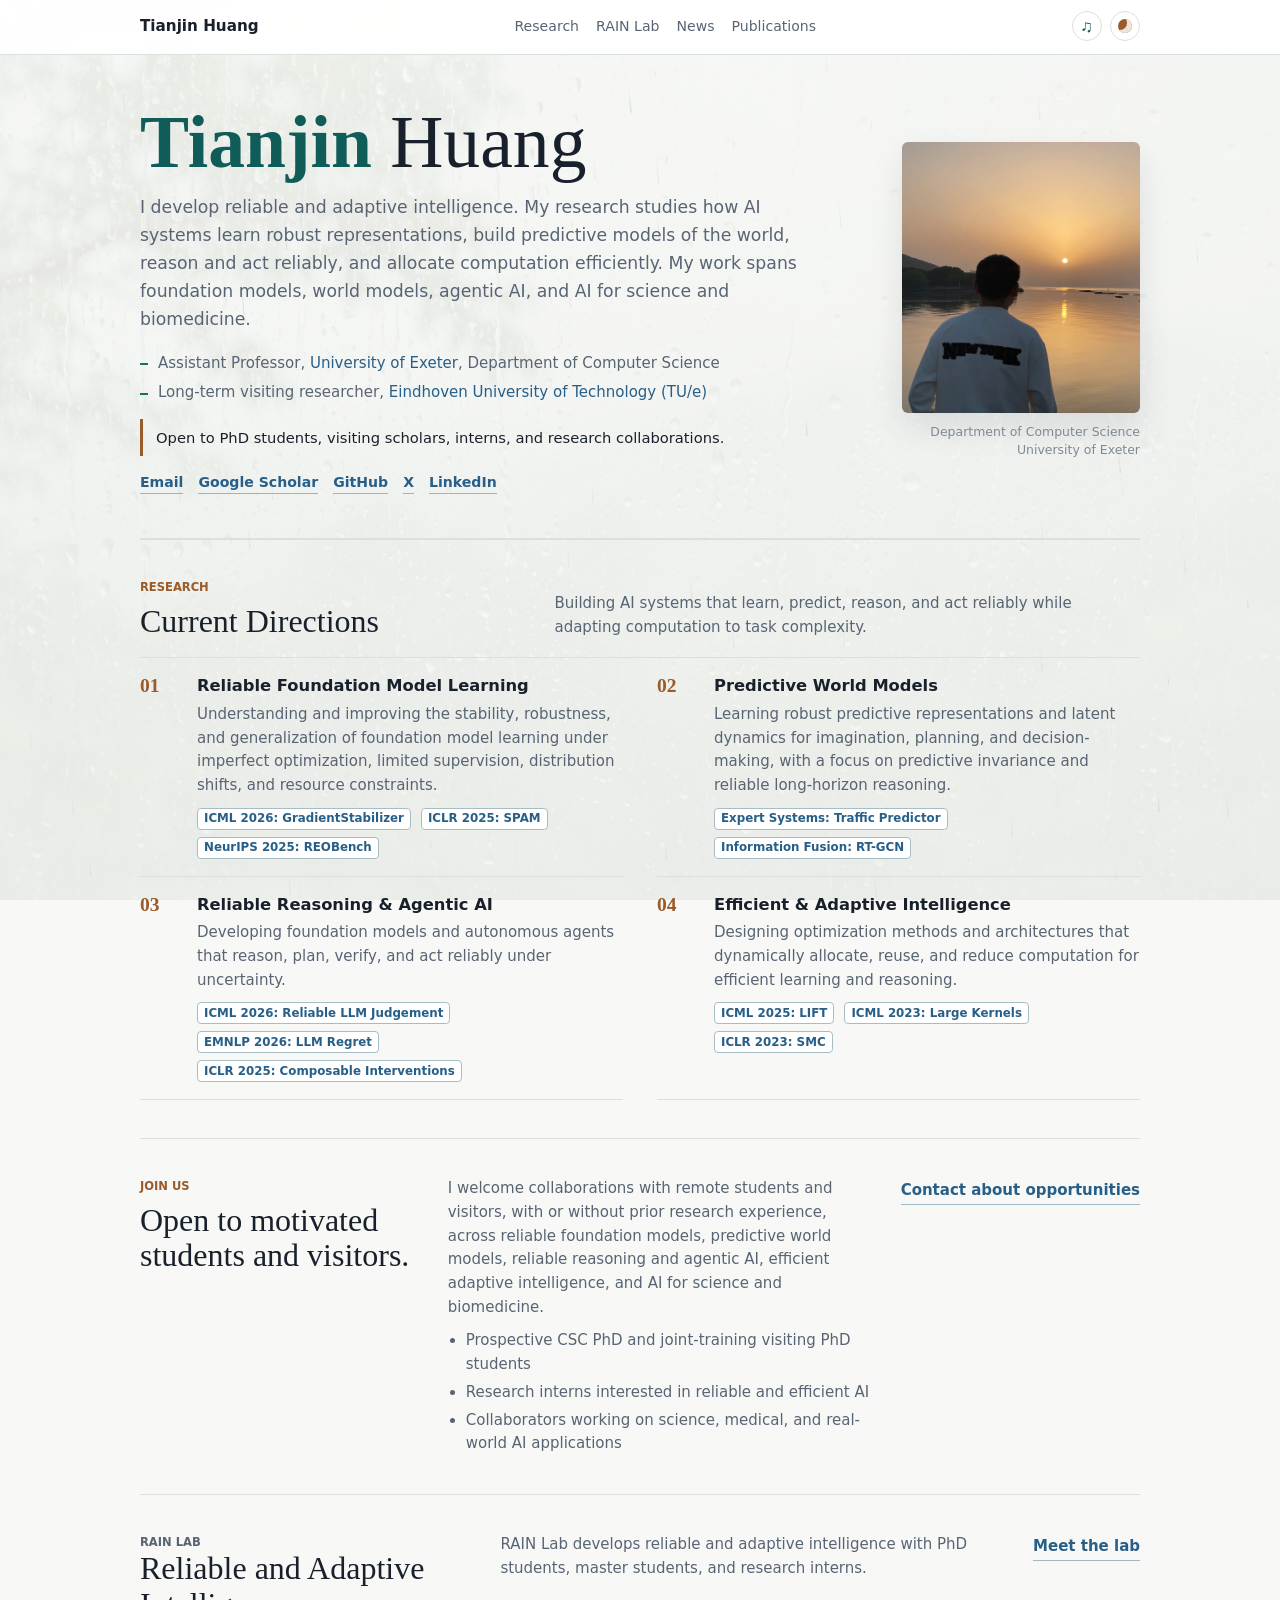
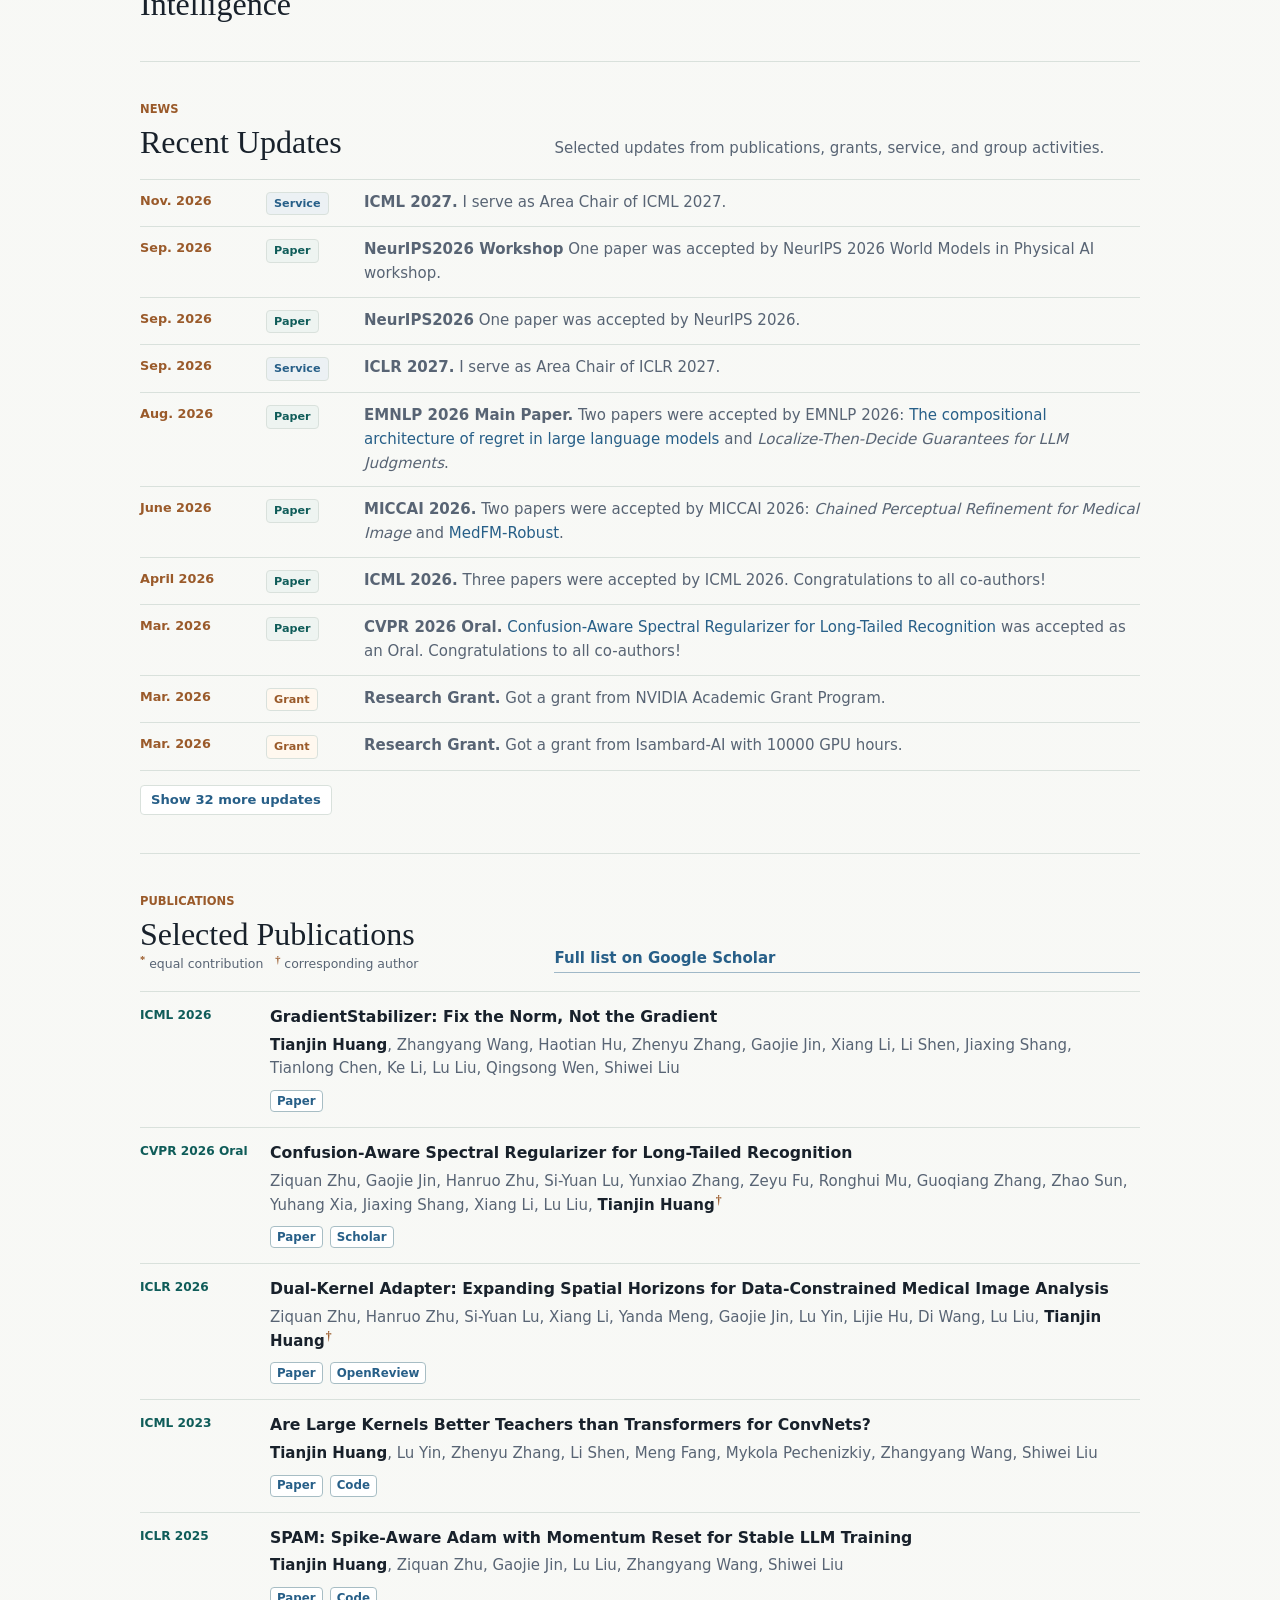
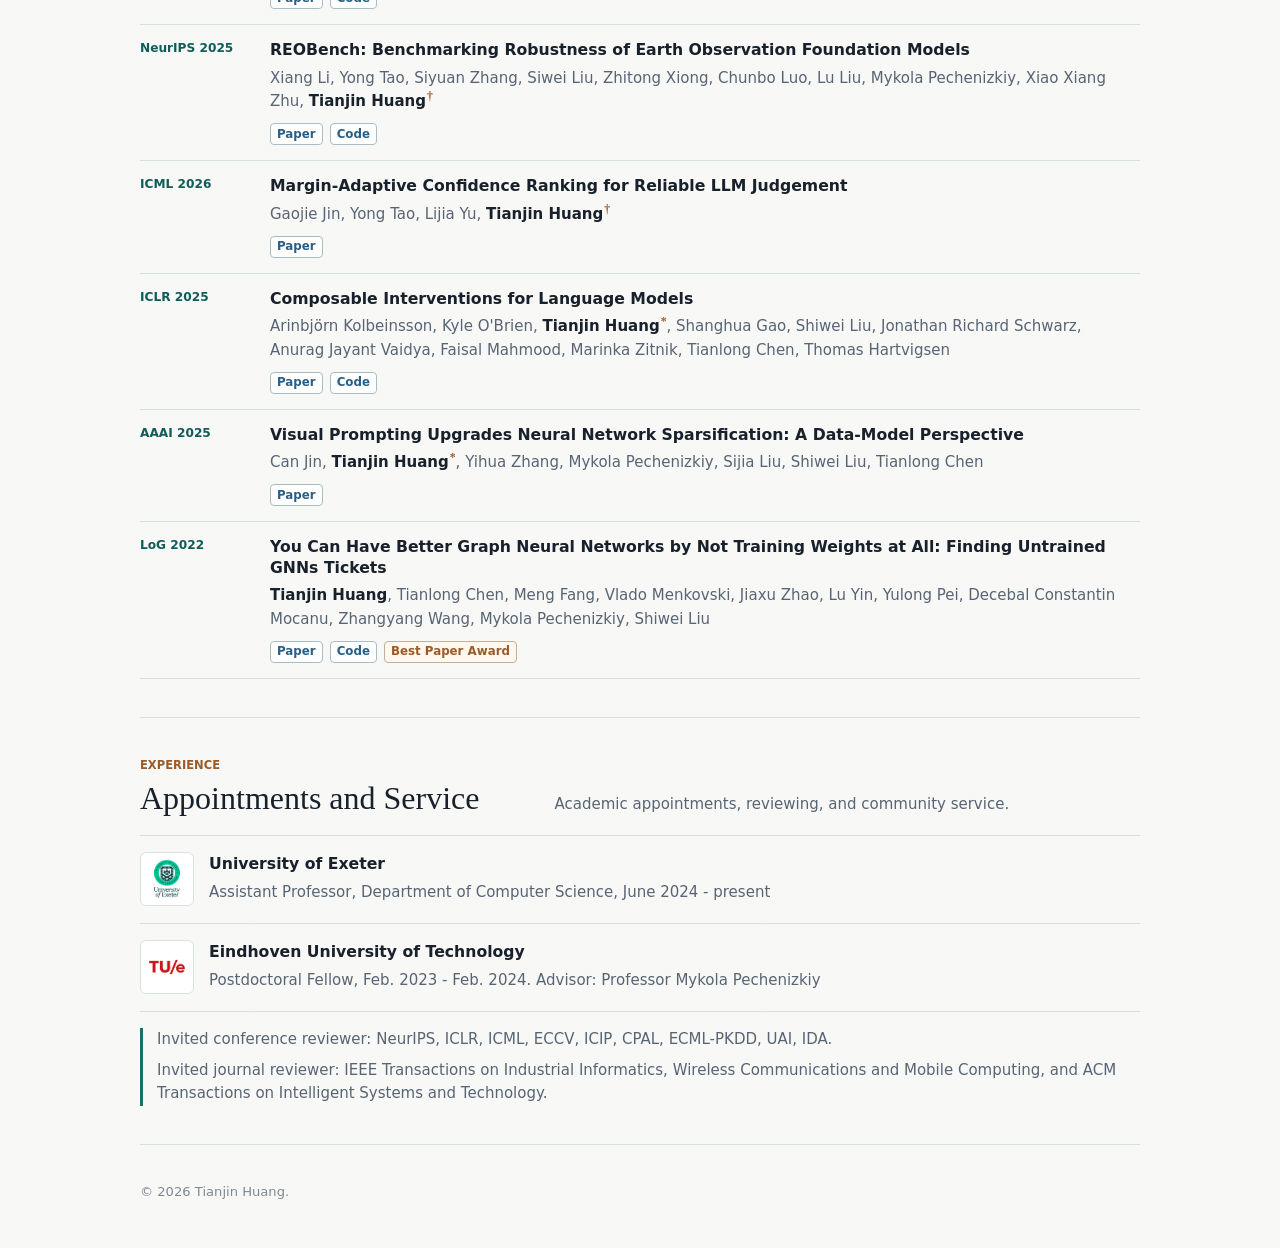
==== commit 0e2dbd6a: "Retry music autoplay after user interaction" ====
--- a/index.html
+++ b/index.html
@@ -29,7 +29,7 @@
             <span aria-hidden="true"></span>
           </button>
         </div>
-        <audio id="background-music" src="assets/kiss-the-rain.mp3" preload="metadata" autoplay loop></audio>
+        <audio id="background-music" src="assets/kiss-the-rain.mp3" preload="metadata" autoplay playsinline loop></audio>
       </nav>
       <div class="scroll-progress" aria-hidden="true">
         <span id="scroll-progress-bar"></span>
